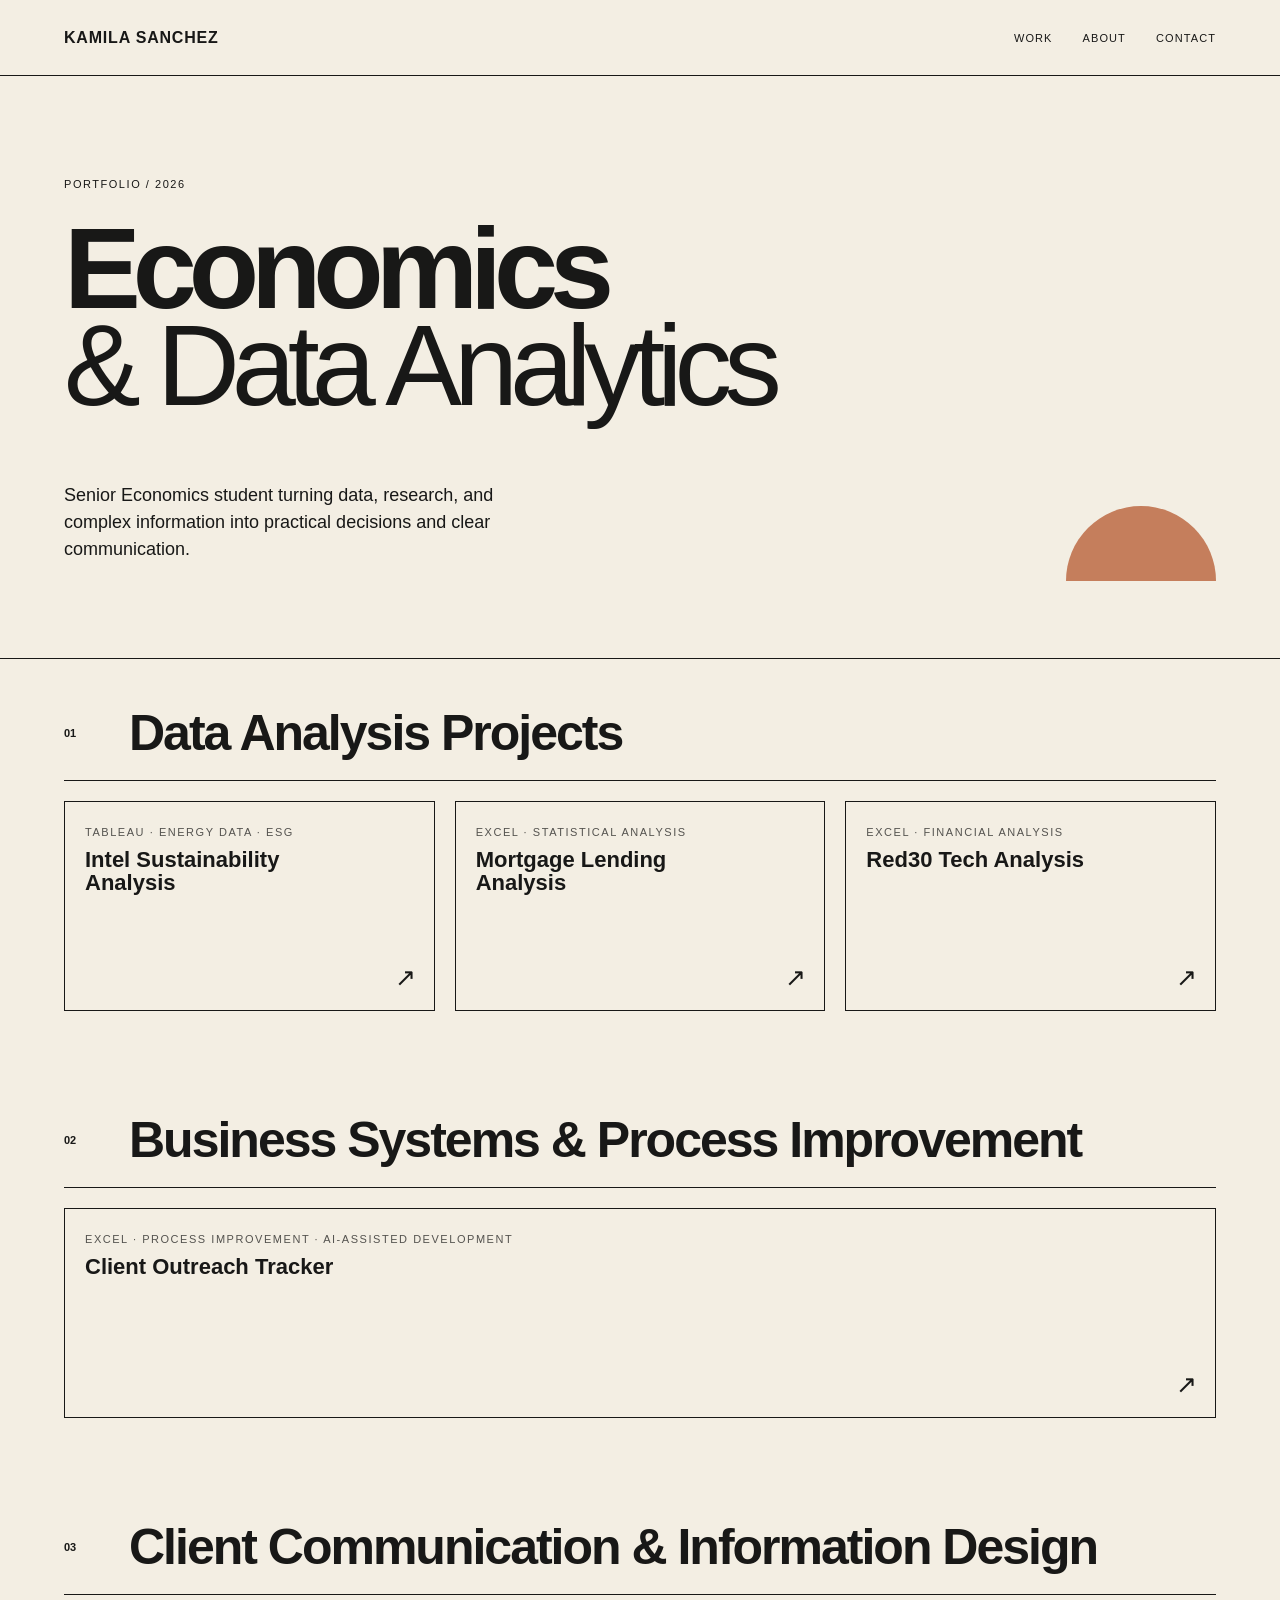
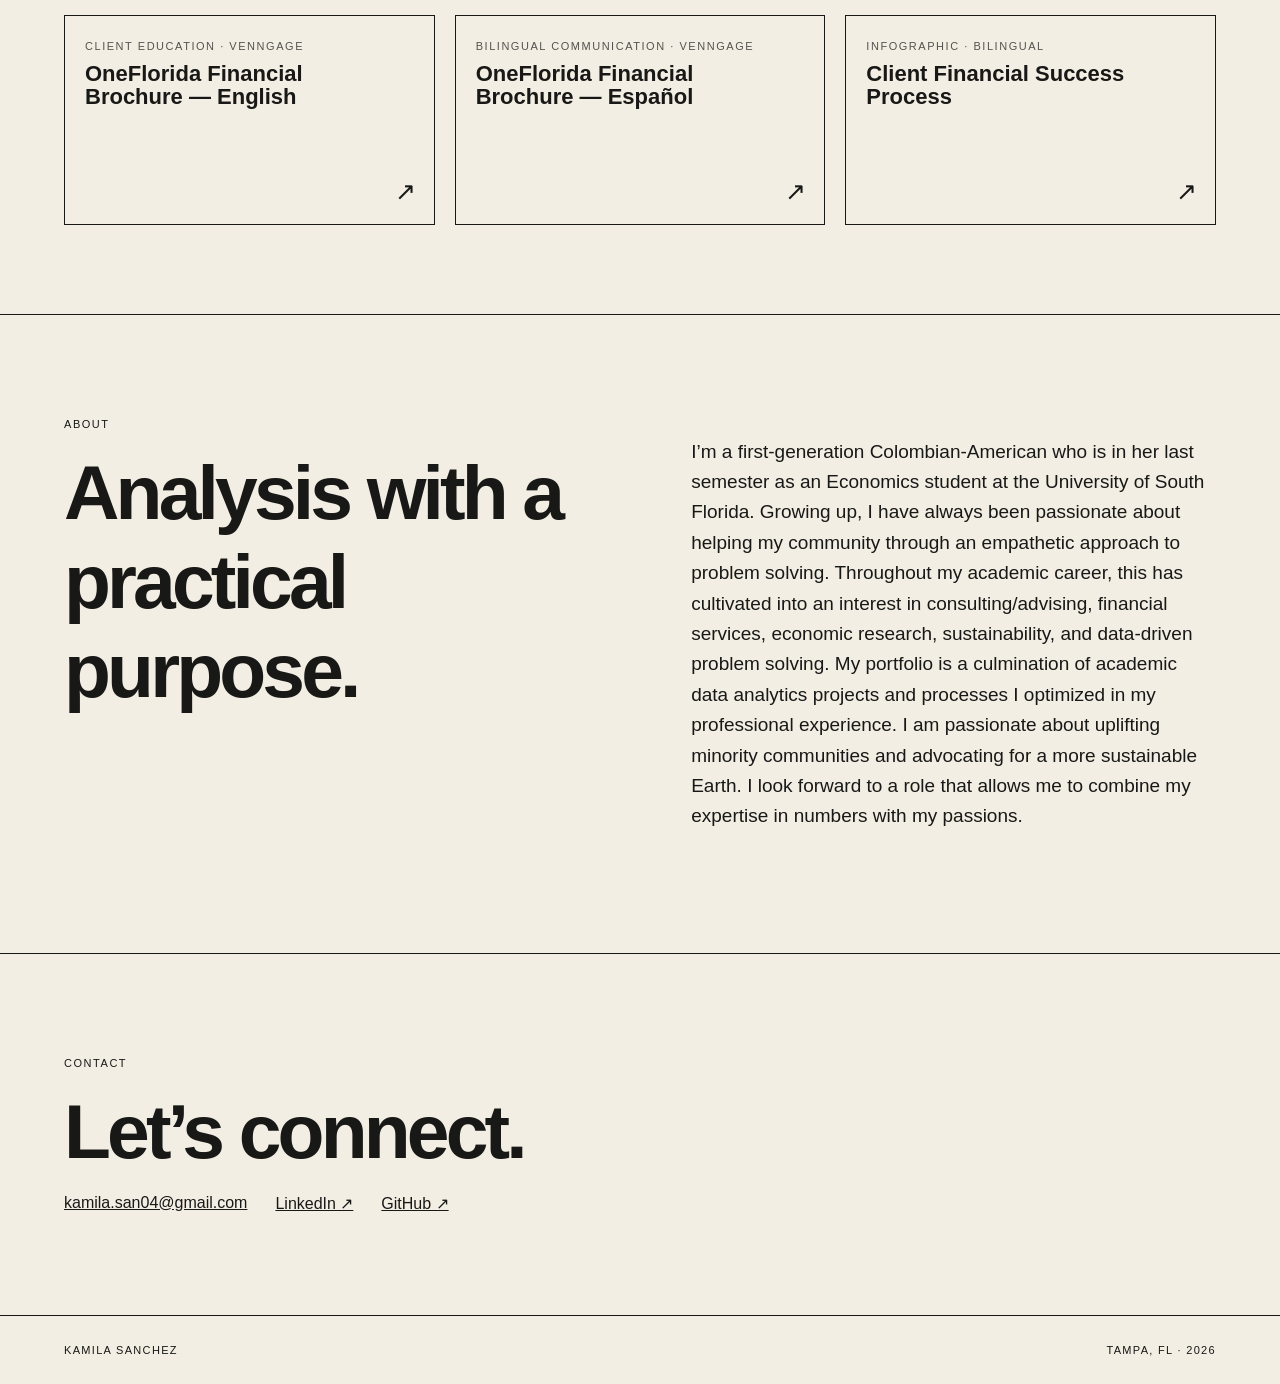
==== index.html @ 1ad02518 "Revise portfolio description and personal details Updated the portfolio description to reflect curre" ====
<!doctype html><html lang="en"><head><meta charset="utf-8"><meta name="viewport" content="width=device-width,initial-scale=1"><meta name="description" content="Kamila Sanchez — Economics, data analytics, business systems, and client communication portfolio."><title>Kamila Sanchez | Portfolio</title><link rel="stylesheet" href="styles.css"></head><body>
<header><a class="brand" href="#top">KAMILA SANCHEZ</a><nav><a href="#work">Work</a><a href="#about">About</a><a href="#contact">Contact</a></nav></header>
<main id="top"><section class="hero"><div class="eyebrow">PORTFOLIO / 2026</div><h1>Economics<br><span>&amp; Data Analytics</span></h1><div class="hero-foot"><p>Senior Economics student turning data, research, and complex information into practical decisions and clear communication.</p><i></i></div></section>
<section id="work" class="work">
<div class="heading"><b>01</b><h2>Data Analysis Projects</h2></div><div class="grid three">
<article class="card olive"><small>01</small><div class="art bars"></div><div><em>TABLEAU · ENERGY DATA · ESG</em><h3>Intel Sustainability Analysis</h3></div><a class="project-arrow" href="intel.html" aria-label="View Intel Sustainability Analysis">↗</a></article>
<article class="card clay"><small>02</small><div class="art ring"></div><div><em>EXCEL · STATISTICAL ANALYSIS</em><h3>Mortgage Lending Analysis</h3></div><a class="project-arrow" href="mortgage.html" aria-label="View Mortgage Lending Analysis">↗</a></article>
<article class="card cream"><small>03</small><div class="art slash"></div><div><em>EXCEL · FINANCIAL ANALYSIS</em><h3>Red30 Tech Analysis</h3></div><a class="project-arrow" href="red30.html" aria-label="View Red30 Tech Analysis">↗</a></article></div>
<div class="heading sub"><b>02</b><h2>Business Systems &amp; Process Improvement</h2></div><div class="grid"><article class="card sage wide"><small>04</small><div class="art flow"></div><div><em>EXCEL · PROCESS IMPROVEMENT · AI-ASSISTED DEVELOPMENT</em><h3>Client Outreach Tracker</h3></div><a class="project-arrow" href="tracker.html" aria-label="View Client Outreach Tracker">↗</a></article></div>
<div class="heading sub"><b>03</b><h2>Client Communication &amp; Information Design</h2></div><div class="grid three">
<article class="card cream"><small>05</small><div class="art pages"></div><div><em>CLIENT EDUCATION · VENNGAGE</em><h3>OneFlorida Financial Brochure — English</h3></div><a class="project-arrow" href="brochure-en.html" aria-label="View English OneFlorida brochure">↗</a></article>
<article class="card clay"><small>06</small><div class="art pages"></div><div><em>BILINGUAL COMMUNICATION · VENNGAGE</em><h3>OneFlorida Financial Brochure — Español</h3></div><a class="project-arrow" href="brochure-es.html" aria-label="View Spanish OneFlorida brochure">↗</a></article>
<article class="card olive"><small>07</small><div class="art steps"></div><div><em>INFOGRAPHIC · BILINGUAL</em><h3>Client Financial Success Process</h3></div><a class="project-arrow" href="roadmap.html" aria-label="View Client Financial Success Process">↗</a></article></div></section>
<section id="about" class="about"><div><div class="eyebrow">ABOUT</div><h2>Analysis with a practical purpose.</h2></div><p>I’m a first-generation Colombian-American who is in her last semester as an Economics student at the University of South Florida. Growing up, I have always been passionate about helping my community through an empathetic approach to problem solving. Throughout my academic career, this has cultivated into an interest in consulting/advising, financial services, economic research, sustainability, and data-driven problem solving. My portfolio is a culmination of academic data analytics projects and processes I optimized in my professional experience. I am passionate about uplifting minority communities and advocating for a more sustainable Earth. I look forward to a role that allows me to combine my expertise in numbers with my passions.</p></section>
<section id="contact" class="contact"><div class="eyebrow">CONTACT</div><h2>Let’s connect.</h2><div class="links"><a href="mailto:kamila.san04@gmail.com">kamila.san04@gmail.com</a><a href="https://www.linkedin.com/in/kamilasanchez" target="_blank" rel="noopener">LinkedIn ↗</a><a href="https://github.com/Kamilasan04" target="_blank" rel="noopener">GitHub ↗</a></div></section></main>
<footer><span>KAMILA SANCHEZ</span><span>TAMPA, FL · 2026</span></footer><dialog id="modal"><button class="close">×</button><div id="detail"></div></dialog><script src="script.js"></script></body></html>
---- styles.css ----
:root{--bg:#f3eee3;--ink:#181817;--olive:#777a55;--sage:#aeb9a0;--clay:#c57e5c;--rose:#b96058;--cream:#e4ddcd}*{box-sizing:border-box}html{scroll-behavior:smooth}body{margin:0;background:var(--bg);color:var(--ink);font-family:Arial,Helvetica,sans-serif}a{color:inherit;text-decoration:none}header{height:76px;border-bottom:1px solid;display:flex;align-items:center;justify-content:space-between;padding:0 5vw;position:sticky;top:0;background:#f3eee3f5;z-index:5}.brand{font-weight:800;letter-spacing:.05em}nav{display:flex;gap:30px;text-transform:uppercase;font-size:11px;letter-spacing:.1em}.hero{padding:8vw 5vw 6vw;border-bottom:1px solid}.eyebrow,em{font-size:11px;letter-spacing:.14em;text-transform:uppercase;font-style:normal}.hero h1{font-size:clamp(58px,9vw,140px);line-height:.84;letter-spacing:-.07em;margin:30px 0 50px}.hero h1 span{font-weight:400}.hero-foot{display:grid;grid-template-columns:1fr 1fr;align-items:end}.hero-foot p{max-width:470px;font-size:18px;line-height:1.5}.hero-foot i{justify-self:end;width:150px;height:75px;background:var(--clay);border-radius:150px 150px 0 0}.work{padding:0 5vw 7vw}.heading{display:grid;grid-template-columns:65px 1fr;align-items:center;padding:45px 0 18px;border-bottom:1px solid}.heading b{font-size:11px}.heading h2{font-size:clamp(27px,4vw,50px);letter-spacing:-.04em;margin:0}.heading.sub{margin-top:55px}.grid{display:grid;gap:1px;background:var(--ink);border:1px solid;margin-top:20px}.four{grid-template-columns:repeat(4,1fr)}.three{grid-template-columns:repeat(3,1fr)}.card{min-height:350px;padding:20px;background:var(--cream);position:relative;display:flex;flex-direction:column;justify-content:space-between;overflow:hidden}.card.olive{background:var(--olive)}.card.clay{background:var(--clay)}.card.rose{background:var(--rose)}.card.sage{background:var(--sage)}.wide{min-height:285px}.card h3{font-size:24px;line-height:1.06;max-width:280px;margin:8px 0}.card button{position:absolute;right:18px;bottom:18px;border:0;background:none;font-size:25px;cursor:pointer}.art{position:absolute;left:24%;top:24%;width:52%;height:37%;opacity:.9}.bars{background:linear-gradient(90deg,transparent 0 8%,var(--bg) 8% 22%,transparent 22% 30%,var(--bg) 30% 48%,transparent 48% 56%,var(--bg) 56% 78%,transparent 78%)}.ring{border:20px solid var(--bg);border-radius:50%;width:125px;height:125px;left:30%}.slash{border-top:4px solid var(--rose);transform:rotate(-12deg);top:42%}.dots{background:radial-gradient(var(--bg) 3px,transparent 4px);background-size:22px 22px}.flow{border:3px solid;border-radius:80px}.pages{border:3px solid var(--olive);box-shadow:16px 16px 0 -3px var(--cream),16px 16px 0 0 var(--olive)}.steps{background:repeating-linear-gradient(90deg,var(--bg) 0 16%,transparent 16% 21%)}.about,.contact{padding:8vw 5vw;border-top:1px solid}.about{display:grid;grid-template-columns:1fr 1fr;gap:8vw}.about h2,.contact h2{font-size:clamp(40px,6vw,78px);letter-spacing:-.05em;margin:18px 0}.about p{font-size:19px;line-height:1.6;max-width:600px}.links{display:flex;gap:28px;flex-wrap:wrap;text-decoration:underline}footer{padding:28px 5vw;border-top:1px solid;display:flex;justify-content:space-between;font-size:11px;letter-spacing:.12em}dialog{width:min(720px,90vw);border:1px solid;background:var(--bg);padding:50px}dialog::backdrop{background:#0007}.close{position:absolute;right:16px;top:10px;border:0;background:none;font-size:30px}.detail h2{font-size:42px;letter-spacing:-.04em;margin:12px 0}.detail .meta{text-transform:uppercase;letter-spacing:.12em;font-size:11px}.detail p{font-size:17px;line-height:1.6}.detail .note{border-top:1px solid #bdb7aa;padding-top:20px;margin-top:28px;font-size:14px}@media(max-width:900px){.four{grid-template-columns:repeat(2,1fr)}.three{grid-template-columns:1fr}.hero-foot,.about{grid-template-columns:1fr}.hero-foot i{margin-top:30px}}@media(max-width:560px){nav{gap:10px}.four{grid-template-columns:1fr}.card{min-height:300px}.heading{grid-template-columns:38px 1fr}.hero{padding-top:70px}.hero h1{font-size:56px}}
/* Minimal outlined project cards */
.project-grid,.grid{background:transparent!important;border:0!important;gap:20px!important}
.card,.card.olive,.card.clay,.card.rose,.card.sage,.card.cream{background:transparent!important;border:1px solid var(--ink)!important;min-height:210px!important}
.card.wide,.wide{min-height:210px!important}
.card .art,.art{display:none!important}
.card small,.card .num{display:none!important}
.card em,.card p{opacity:.72}
.card h3{max-width:80%;font-size:22px}

.project-arrow{position:absolute;right:18px;bottom:18px;font-size:25px}
.case{padding:5vw}.back{font-size:12px;text-transform:uppercase;letter-spacing:.12em}.case-hero{padding:6vw 0 5vw;border-bottom:1px solid}.case-hero h1{font-size:clamp(55px,8vw,115px);line-height:.88;letter-spacing:-.065em;margin:25px 0 35px}.case-lead{font-size:22px;line-height:1.5;max-width:780px}.case-meta{display:flex;gap:12px;flex-wrap:wrap;margin-top:40px}.case-meta span{border:1px solid;padding:9px 12px;font-size:10px;letter-spacing:.12em}.case-grid{display:grid;grid-template-columns:1fr 1fr;gap:8vw;padding:7vw 0;border-bottom:1px solid}.case-grid h2,.case-panel h2{font-size:clamp(34px,4vw,58px);letter-spacing:-.045em;margin:18px 0}.case-grid>p{font-size:18px;line-height:1.7;margin-top:30px}.case-panel{padding:7vw 0;border-bottom:1px solid}.analysis-list{display:grid;grid-template-columns:repeat(2,1fr);border-top:1px solid;margin-top:35px}.analysis-list div{padding:30px;border-bottom:1px solid}.analysis-list div:nth-child(odd){border-right:1px solid}.analysis-list b{font-size:22px}.analysis-list p{line-height:1.55}.finding h2{max-width:600px}.view-grid{display:grid;grid-template-columns:repeat(3,1fr);gap:12px;margin:35px 0}.view-grid span{border:1px solid;padding:25px;min-height:90px}.case-note{max-width:760px;line-height:1.6}.case-next{padding:60px 0 10px;text-decoration:underline}@media(max-width:700px){.case-grid{grid-template-columns:1fr}.analysis-list,.view-grid{grid-template-columns:1fr}.analysis-list div:nth-child(odd){border-right:0}}

/* Intel project visualizations */
.viz-stack{display:grid;grid-template-columns:1fr 1fr;gap:28px;margin-top:42px}.viz-stack figure{margin:0;border:1px solid var(--ink);background:#fff}.viz-stack img{display:block;width:100%;height:auto}.viz-stack figcaption{display:flex;justify-content:space-between;gap:20px;padding:18px 20px;border-top:1px solid var(--ink)}.viz-stack figcaption b{font-size:15px}.viz-stack figcaption span{font-size:12px;line-height:1.45;max-width:55%;opacity:.72}.viz-stack figure:first-child,.viz-stack figure:nth-child(2){grid-column:span 2}@media(max-width:700px){.viz-stack{grid-template-columns:1fr}.viz-stack figure:first-child,.viz-stack figure:nth-child(2){grid-column:auto}.viz-stack figcaption{display:block}.viz-stack figcaption span{display:block;max-width:none;margin-top:8px}}

/* Mortgage interactive case study */
.mortgage-dashboard{border:1px solid var(--ink);margin-top:38px}.dash-tabs{display:flex;flex-wrap:wrap;border-bottom:1px solid var(--ink)}.dash-tab{border:0;border-right:1px solid var(--ink);background:transparent;padding:15px 22px;font-size:11px;letter-spacing:.1em;text-transform:uppercase;cursor:pointer}.dash-tab.active{background:var(--ink);color:var(--bg)}.dash-body{padding:34px;min-height:300px}.m-kpis{display:grid;grid-template-columns:repeat(3,1fr);border:1px solid}.m-kpis>div{padding:28px;border-right:1px solid}.m-kpis>div:last-child{border-right:0}.m-kpis span,.m-teststats span{display:block;font-size:10px;letter-spacing:.12em}.m-kpis b{display:block;font-size:clamp(36px,5vw,68px);letter-spacing:-.05em;margin-top:12px}.m-caption{font-size:13px;line-height:1.55;opacity:.72;margin-top:24px}.m-control{text-align:right;margin-bottom:28px;font-size:12px}.m-control select{background:var(--bg);border:1px solid var(--ink);padding:10px;margin-left:8px}.m-row{display:grid;grid-template-columns:minmax(190px,1.2fr) 3fr 70px;align-items:center;gap:16px;margin:17px 0}.m-label span{display:block;font-size:10px;opacity:.6;margin-top:3px}.m-track{height:24px;border:1px solid}.m-track i{display:block;height:100%;background:var(--olive)}.m-row strong{text-align:right}.m-test h3{font-size:30px;letter-spacing:-.03em;margin:8px 0 24px}.m-teststats{display:grid;grid-template-columns:repeat(4,1fr);border:1px solid}.m-teststats>div{padding:22px;border-right:1px solid}.m-teststats>div:last-child{border-right:0}.m-teststats b{display:block;font-size:28px;margin:10px 0 5px}.m-teststats small{opacity:.65}.method-steps p{border-top:1px solid;padding:18px 0;margin:0;line-height:1.55}.method-steps p:last-child{border-bottom:1px solid}@media(max-width:700px){.dash-body{padding:20px}.m-kpis,.m-teststats{grid-template-columns:1fr}.m-kpis>div,.m-teststats>div{border-right:0;border-bottom:1px solid}.m-row{grid-template-columns:1fr 60px}.m-label{grid-column:1/-1}.dash-tab{flex:1 1 50%}.m-control{text-align:left}}

/* Red30 interactive case study */
.red-dashboard{border:1px solid var(--ink);margin-top:38px}.red-kpi{border-bottom:1px solid var(--ink);padding:0 0 28px;margin-bottom:28px}.red-kpi span{font-size:10px;letter-spacing:.12em}.red-kpi b{display:block;font-size:clamp(42px,6vw,76px);letter-spacing:-.05em;margin:8px 0}.red-kpi small{opacity:.65}.red-dashboard .m-track i{background:var(--clay)}

/* Warby Parker case study */
.warby-dashboard{border:1px solid var(--ink);margin-top:38px}.warby-split{display:grid;grid-template-columns:1fr 1fr;border:1px solid var(--ink)}.warby-split>div{padding:30px}.warby-split>div:first-child{border-right:1px solid var(--ink)}.warby-split span{font-size:10px;letter-spacing:.12em}.warby-split b{display:block;font-size:26px;margin:10px 0}.warby-split p{font-size:13px;line-height:1.5;opacity:.7}@media(max-width:700px){.warby-split{grid-template-columns:1fr}.warby-split>div:first-child{border-right:0;border-bottom:1px solid var(--ink)}}

/* Client outreach tracker */
.tracker-demo{border:1px solid var(--ink);margin-top:38px}.tracker-controls{display:flex;flex-wrap:wrap;border-bottom:1px solid var(--ink)}.tracker-demo #trackerKpis{padding:28px 28px 0}.tracker-table-wrap{overflow-x:auto;padding:28px}.tracker-table{width:100%;border-collapse:collapse;min-width:720px}.tracker-table th{text-align:left;font-size:10px;letter-spacing:.1em;text-transform:uppercase;padding:12px;border-bottom:1px solid var(--ink)}.tracker-table td{padding:16px 12px;border-bottom:1px solid rgba(24,24,23,.25);font-size:13px}.confidence{display:inline-block;border:1px solid var(--ink);padding:5px 8px}.c4,.c5{background:var(--sage)}.c3{background:var(--cream)}.c1,.c2{background:var(--clay)}

/* OneFlorida communication case studies */
.doc-grid{display:grid;grid-template-columns:repeat(2,1fr);border:1px solid var(--ink);margin-top:36px}.doc-grid article{padding:24px;border-bottom:1px solid var(--ink)}.doc-grid article:nth-child(odd){border-right:1px solid var(--ink)}.doc-grid b,.roadmap-five b{font-size:11px;letter-spacing:.12em}.doc-grid h3{margin:10px 0 5px}.doc-grid p{font-size:13px;opacity:.7;margin:0}.translation-pairs{display:grid;grid-template-columns:1fr 1fr;border:1px solid var(--ink);margin-top:36px}.translation-pairs>div{padding:28px;border-bottom:1px solid var(--ink)}.translation-pairs>div:nth-child(odd){border-right:1px solid var(--ink)}.translation-pairs span{font-size:10px;letter-spacing:.12em}.translation-pairs b{display:block;font-size:24px;margin:10px 0}.translation-pairs p{margin:0;opacity:.7}.roadmap-five{display:grid;grid-template-columns:repeat(5,1fr);border:1px solid var(--ink);margin-top:36px}.roadmap-five article{padding:24px;border-right:1px solid var(--ink)}.roadmap-five article:last-child{border-right:0}.roadmap-five h3{font-size:18px}.roadmap-five p{font-size:12px;line-height:1.5;opacity:.72}.info-flow{display:flex;align-items:center;justify-content:space-between;gap:12px;margin-top:36px}.info-flow div{border:1px solid var(--ink);padding:20px;flex:1;min-height:90px}.info-flow span{display:block;font-size:10px;letter-spacing:.12em;margin-bottom:12px}.info-flow i{font-style:normal}@media(max-width:800px){.roadmap-five{grid-template-columns:1fr}.roadmap-five article{border-right:0;border-bottom:1px solid var(--ink)}.roadmap-five article:last-child{border-bottom:0}.info-flow{flex-direction:column;align-items:stretch}.info-flow i{text-align:center;transform:rotate(90deg)}}@media(max-width:600px){.doc-grid,.translation-pairs{grid-template-columns:1fr}.doc-grid article:nth-child(odd),.translation-pairs>div:nth-child(odd){border-right:0}}

/* Embedded original portfolio documents */
.pdf-frame{margin-top:28px;border:1px solid var(--ink);background:#fff;height:min(78vh,900px);overflow:hidden}.pdf-frame iframe{width:100%;height:100%;border:0;display:block}.pdf-frame.landscape{height:min(70vh,720px)}.doc-open{display:inline-block;margin-top:14px;border-bottom:1px solid var(--ink);padding-bottom:3px;font-size:12px;letter-spacing:.08em;text-transform:uppercase}.document-showcase{display:grid;gap:50px;margin-top:34px}.document-showcase h3{font-size:24px;margin:0 0 12px}@media(max-width:700px){.pdf-frame{height:600px}.pdf-frame.landscape{height:420px}}
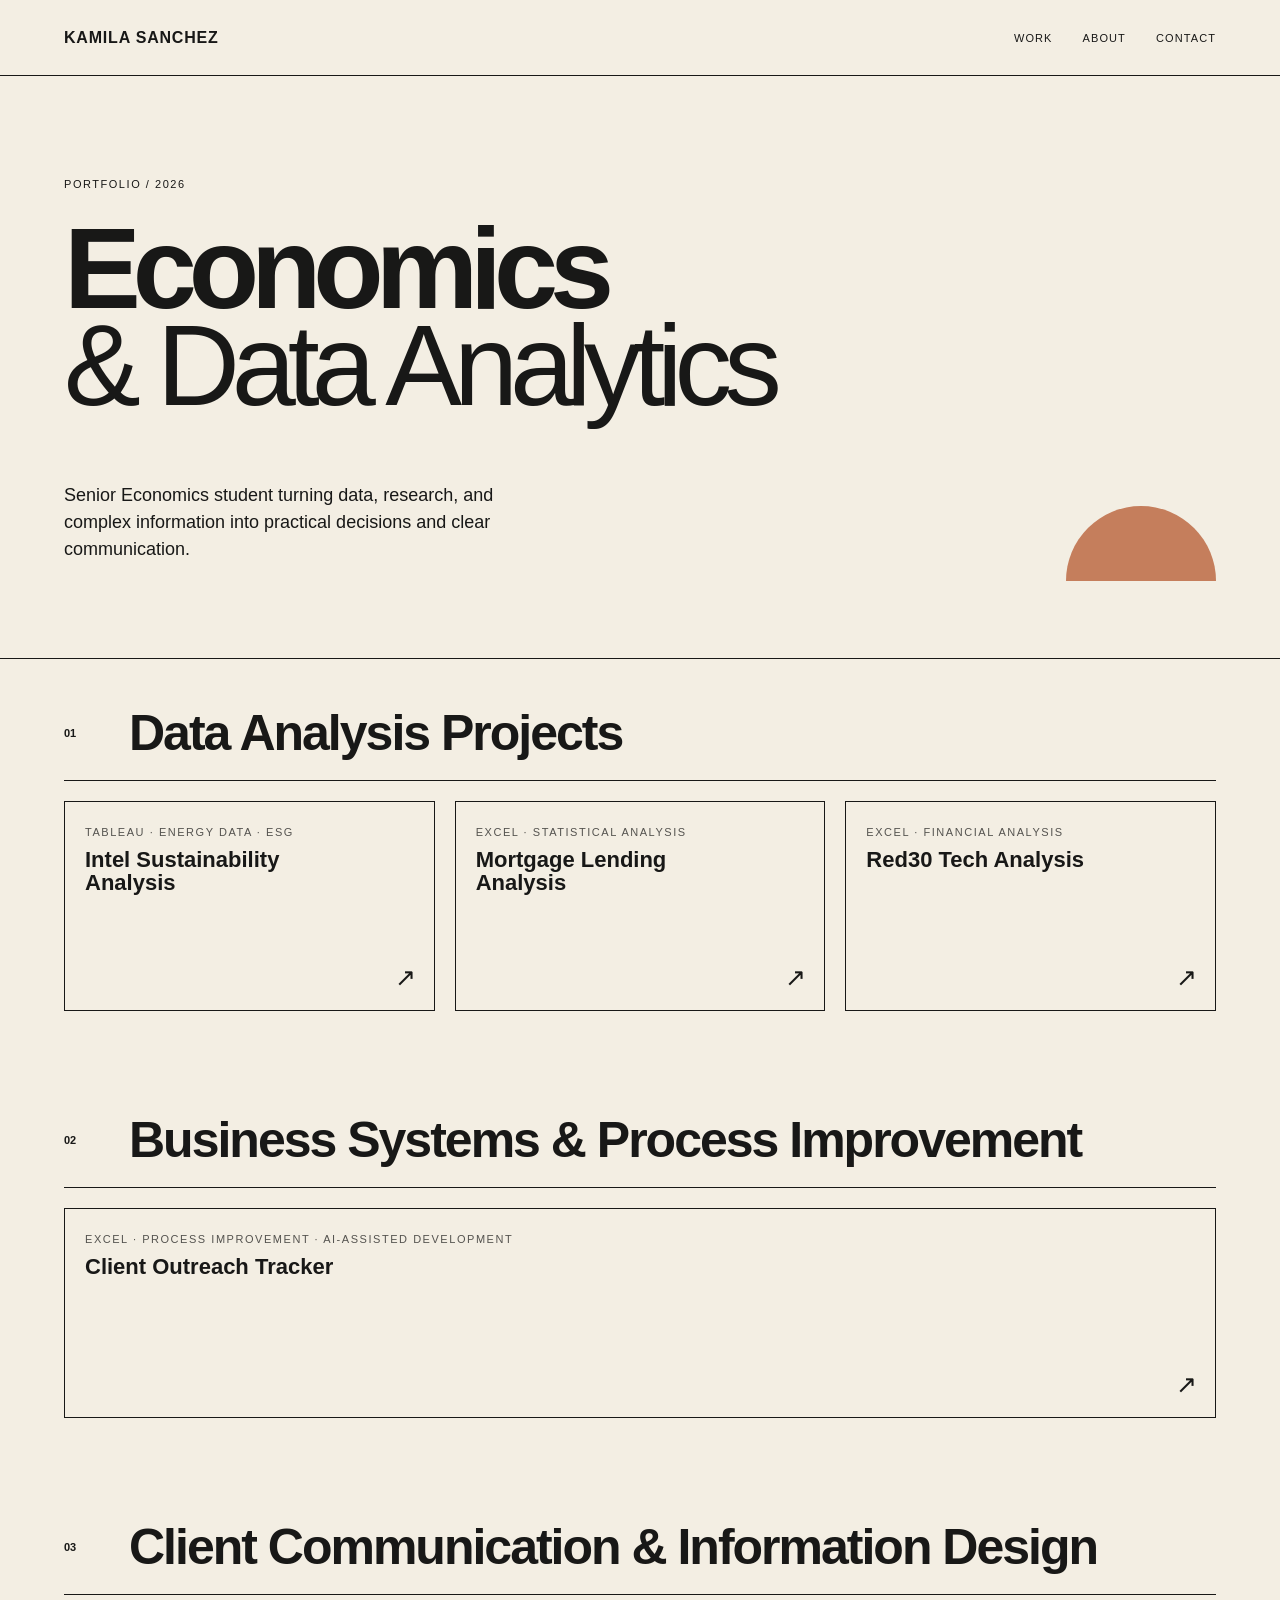
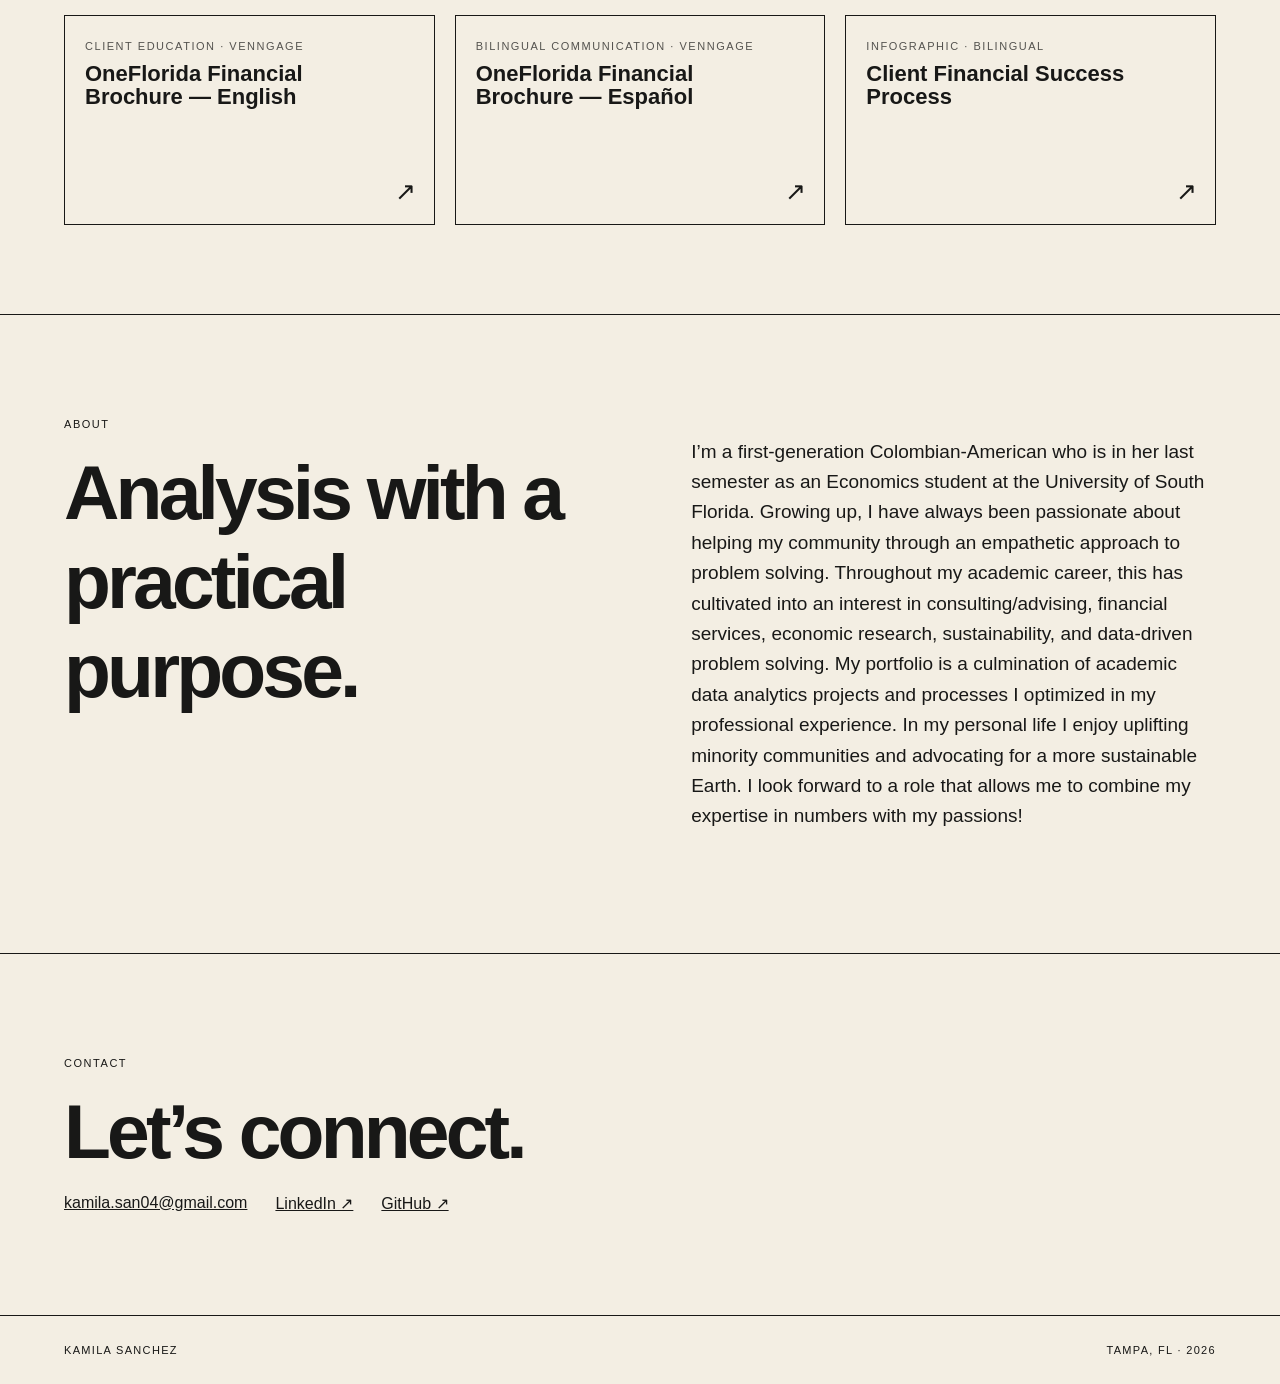
==== commit d147dc84: "Revise 'about' section for clarity and engagement Updated the 'about' section to enhance personal na" ====
--- a/index.html
+++ b/index.html
@@ -11,6 +11,6 @@
 <article class="card cream"><small>05</small><div class="art pages"></div><div><em>CLIENT EDUCATION · VENNGAGE</em><h3>OneFlorida Financial Brochure — English</h3></div><a class="project-arrow" href="brochure-en.html" aria-label="View English OneFlorida brochure">↗</a></article>
 <article class="card clay"><small>06</small><div class="art pages"></div><div><em>BILINGUAL COMMUNICATION · VENNGAGE</em><h3>OneFlorida Financial Brochure — Español</h3></div><a class="project-arrow" href="brochure-es.html" aria-label="View Spanish OneFlorida brochure">↗</a></article>
 <article class="card olive"><small>07</small><div class="art steps"></div><div><em>INFOGRAPHIC · BILINGUAL</em><h3>Client Financial Success Process</h3></div><a class="project-arrow" href="roadmap.html" aria-label="View Client Financial Success Process">↗</a></article></div></section>
-<section id="about" class="about"><div><div class="eyebrow">ABOUT</div><h2>Analysis with a practical purpose.</h2></div><p>I’m a first-generation Colombian-American who is in her last semester as an Economics student at the University of South Florida. Growing up, I have always been passionate about helping my community through an empathetic approach to problem solving. Throughout my academic career, this has cultivated into an interest in consulting/advising, financial services, economic research, sustainability, and data-driven problem solving. My portfolio is a culmination of academic data analytics projects and processes I optimized in my professional experience. I am passionate about uplifting minority communities and advocating for a more sustainable Earth. I look forward to a role that allows me to combine my expertise in numbers with my passions.</p></section>
+<section id="about" class="about"><div><div class="eyebrow">ABOUT</div><h2>Analysis with a practical purpose.</h2></div><p>I’m a first-generation Colombian-American who is in her last semester as an Economics student at the University of South Florida. Growing up, I have always been passionate about helping my community through an empathetic approach to problem solving. Throughout my academic career, this has cultivated into an interest in consulting/advising, financial services, economic research, sustainability, and data-driven problem solving. My portfolio is a culmination of academic data analytics projects and processes I optimized in my professional experience. In my personal life I enjoy uplifting minority communities and advocating for a more sustainable Earth. I look forward to a role that allows me to combine my expertise in numbers with my passions!</p></section>
 <section id="contact" class="contact"><div class="eyebrow">CONTACT</div><h2>Let’s connect.</h2><div class="links"><a href="mailto:kamila.san04@gmail.com">kamila.san04@gmail.com</a><a href="https://www.linkedin.com/in/kamilasanchez" target="_blank" rel="noopener">LinkedIn ↗</a><a href="https://github.com/Kamilasan04" target="_blank" rel="noopener">GitHub ↗</a></div></section></main>
 <footer><span>KAMILA SANCHEZ</span><span>TAMPA, FL · 2026</span></footer><dialog id="modal"><button class="close">×</button><div id="detail"></div></dialog><script src="script.js"></script></body></html>
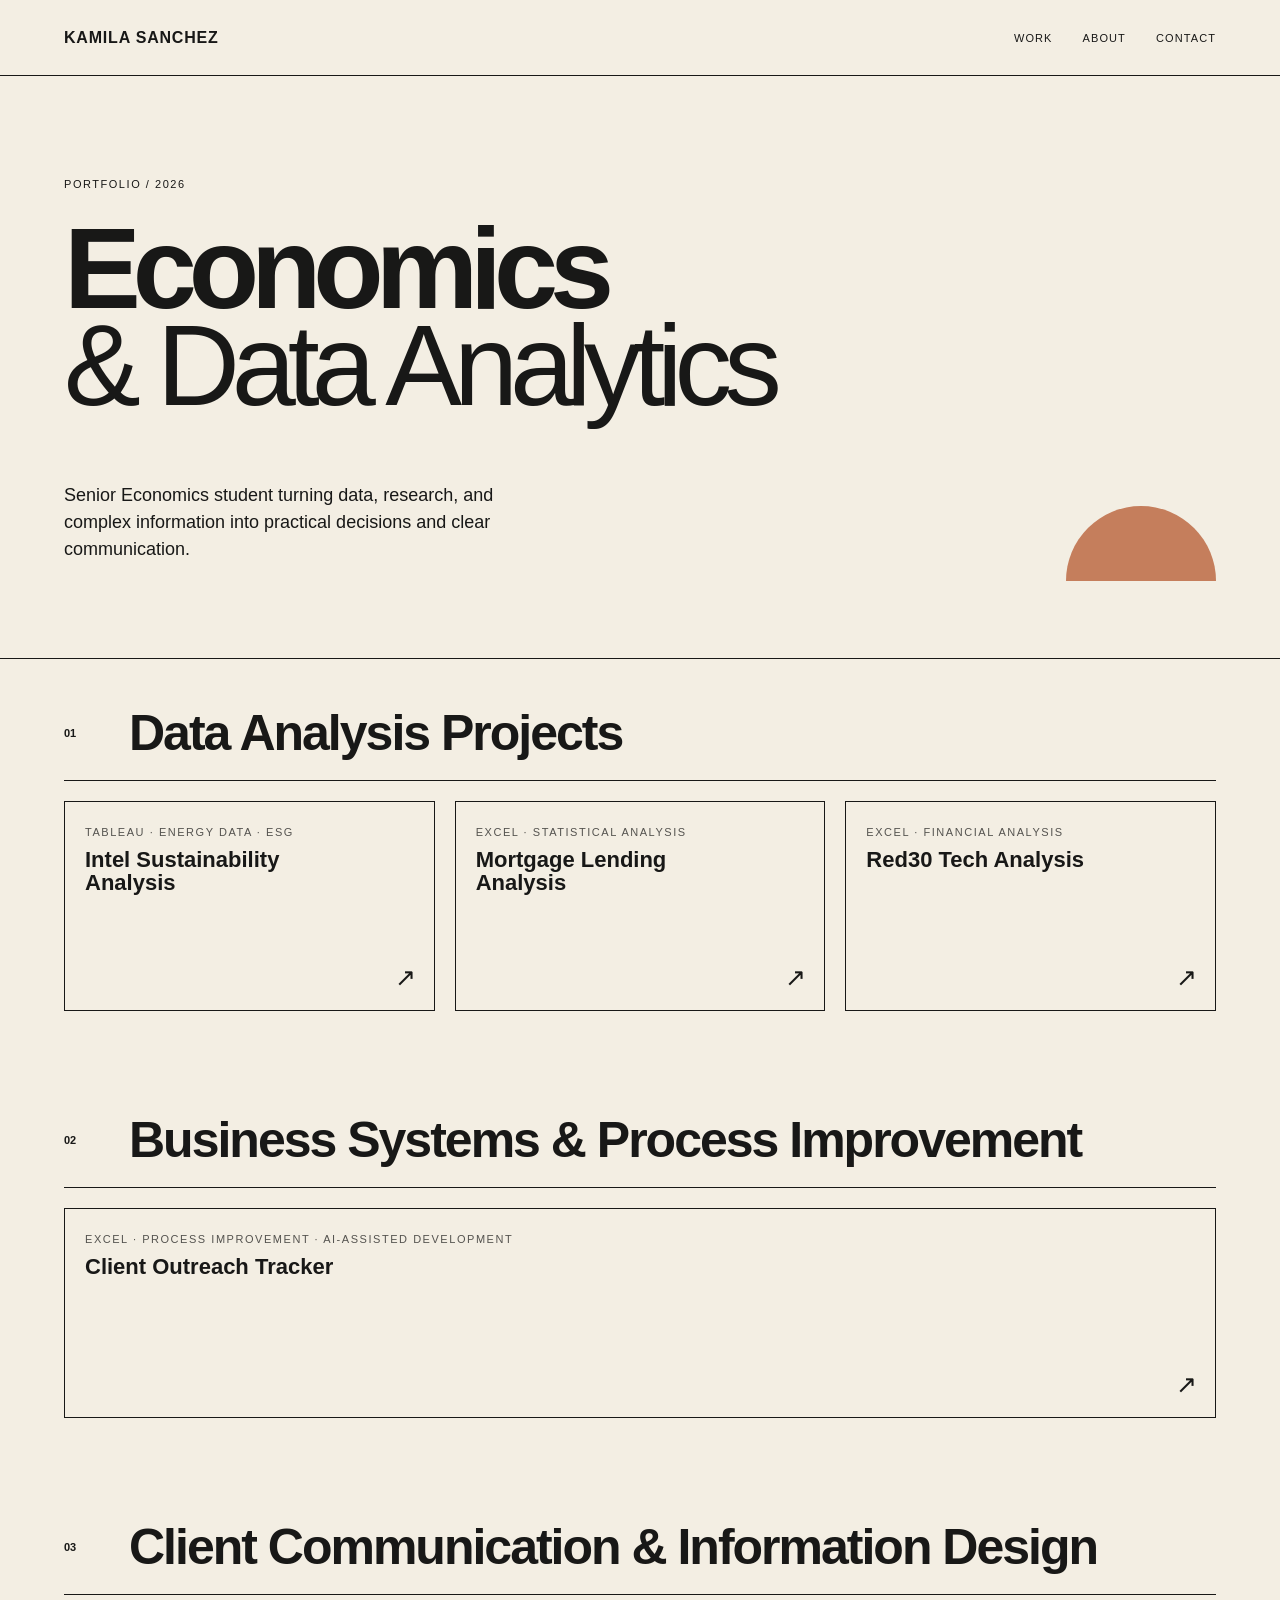
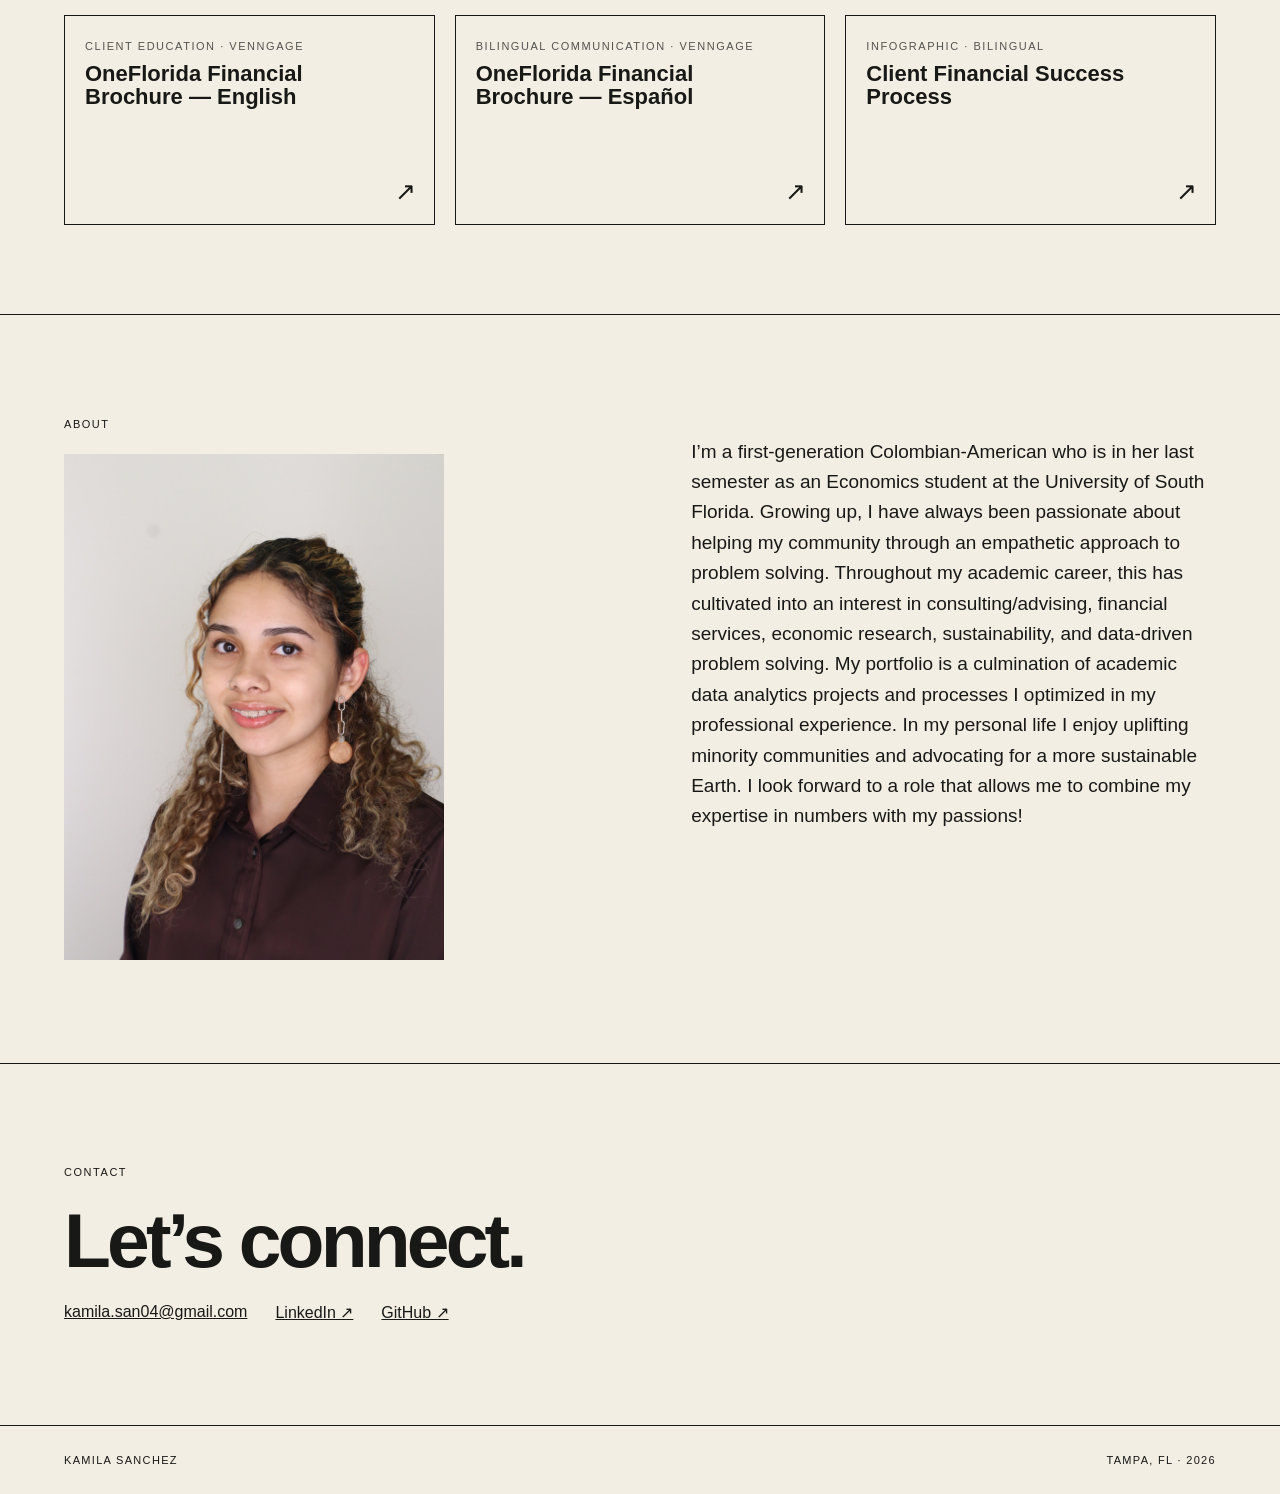
==== commit ef432ab2: "Replace About heading with Kamila's headshot" ====
--- a/index.html
+++ b/index.html
@@ -11,6 +11,6 @@
 <article class="card cream"><small>05</small><div class="art pages"></div><div><em>CLIENT EDUCATION · VENNGAGE</em><h3>OneFlorida Financial Brochure — English</h3></div><a class="project-arrow" href="brochure-en.html" aria-label="View English OneFlorida brochure">↗</a></article>
 <article class="card clay"><small>06</small><div class="art pages"></div><div><em>BILINGUAL COMMUNICATION · VENNGAGE</em><h3>OneFlorida Financial Brochure — Español</h3></div><a class="project-arrow" href="brochure-es.html" aria-label="View Spanish OneFlorida brochure">↗</a></article>
 <article class="card olive"><small>07</small><div class="art steps"></div><div><em>INFOGRAPHIC · BILINGUAL</em><h3>Client Financial Success Process</h3></div><a class="project-arrow" href="roadmap.html" aria-label="View Client Financial Success Process">↗</a></article></div></section>
-<section id="about" class="about"><div><div class="eyebrow">ABOUT</div><h2>Analysis with a practical purpose.</h2></div><p>I’m a first-generation Colombian-American who is in her last semester as an Economics student at the University of South Florida. Growing up, I have always been passionate about helping my community through an empathetic approach to problem solving. Throughout my academic career, this has cultivated into an interest in consulting/advising, financial services, economic research, sustainability, and data-driven problem solving. My portfolio is a culmination of academic data analytics projects and processes I optimized in my professional experience. In my personal life I enjoy uplifting minority communities and advocating for a more sustainable Earth. I look forward to a role that allows me to combine my expertise in numbers with my passions!</p></section>
+<section id="about" class="about"><div><div class="eyebrow">ABOUT</div><img class="about-headshot" src="assets/kamila-headshot.jpg" alt="Kamila Sanchez" width="1368" height="1824" loading="lazy"></div><p>I’m a first-generation Colombian-American who is in her last semester as an Economics student at the University of South Florida. Growing up, I have always been passionate about helping my community through an empathetic approach to problem solving. Throughout my academic career, this has cultivated into an interest in consulting/advising, financial services, economic research, sustainability, and data-driven problem solving. My portfolio is a culmination of academic data analytics projects and processes I optimized in my professional experience. In my personal life I enjoy uplifting minority communities and advocating for a more sustainable Earth. I look forward to a role that allows me to combine my expertise in numbers with my passions!</p></section>
 <section id="contact" class="contact"><div class="eyebrow">CONTACT</div><h2>Let’s connect.</h2><div class="links"><a href="mailto:kamila.san04@gmail.com">kamila.san04@gmail.com</a><a href="https://www.linkedin.com/in/kamilasanchez" target="_blank" rel="noopener">LinkedIn ↗</a><a href="https://github.com/Kamilasan04" target="_blank" rel="noopener">GitHub ↗</a></div></section></main>
 <footer><span>KAMILA SANCHEZ</span><span>TAMPA, FL · 2026</span></footer><dialog id="modal"><button class="close">×</button><div id="detail"></div></dialog><script src="script.js"></script></body></html>
--- a/styles.css
+++ b/styles.css
@@ -31,3 +31,5 @@
 
 /* Embedded original portfolio documents */
 .pdf-frame{margin-top:28px;border:1px solid var(--ink);background:#fff;height:min(78vh,900px);overflow:hidden}.pdf-frame iframe{width:100%;height:100%;border:0;display:block}.pdf-frame.landscape{height:min(70vh,720px)}.doc-open{display:inline-block;margin-top:14px;border-bottom:1px solid var(--ink);padding-bottom:3px;font-size:12px;letter-spacing:.08em;text-transform:uppercase}.document-showcase{display:grid;gap:50px;margin-top:34px}.document-showcase h3{font-size:24px;margin:0 0 12px}@media(max-width:700px){.pdf-frame{height:600px}.pdf-frame.landscape{height:420px}}
+
+.about-headshot{display:block;width:100%;max-width:380px;height:auto;margin-top:24px;}
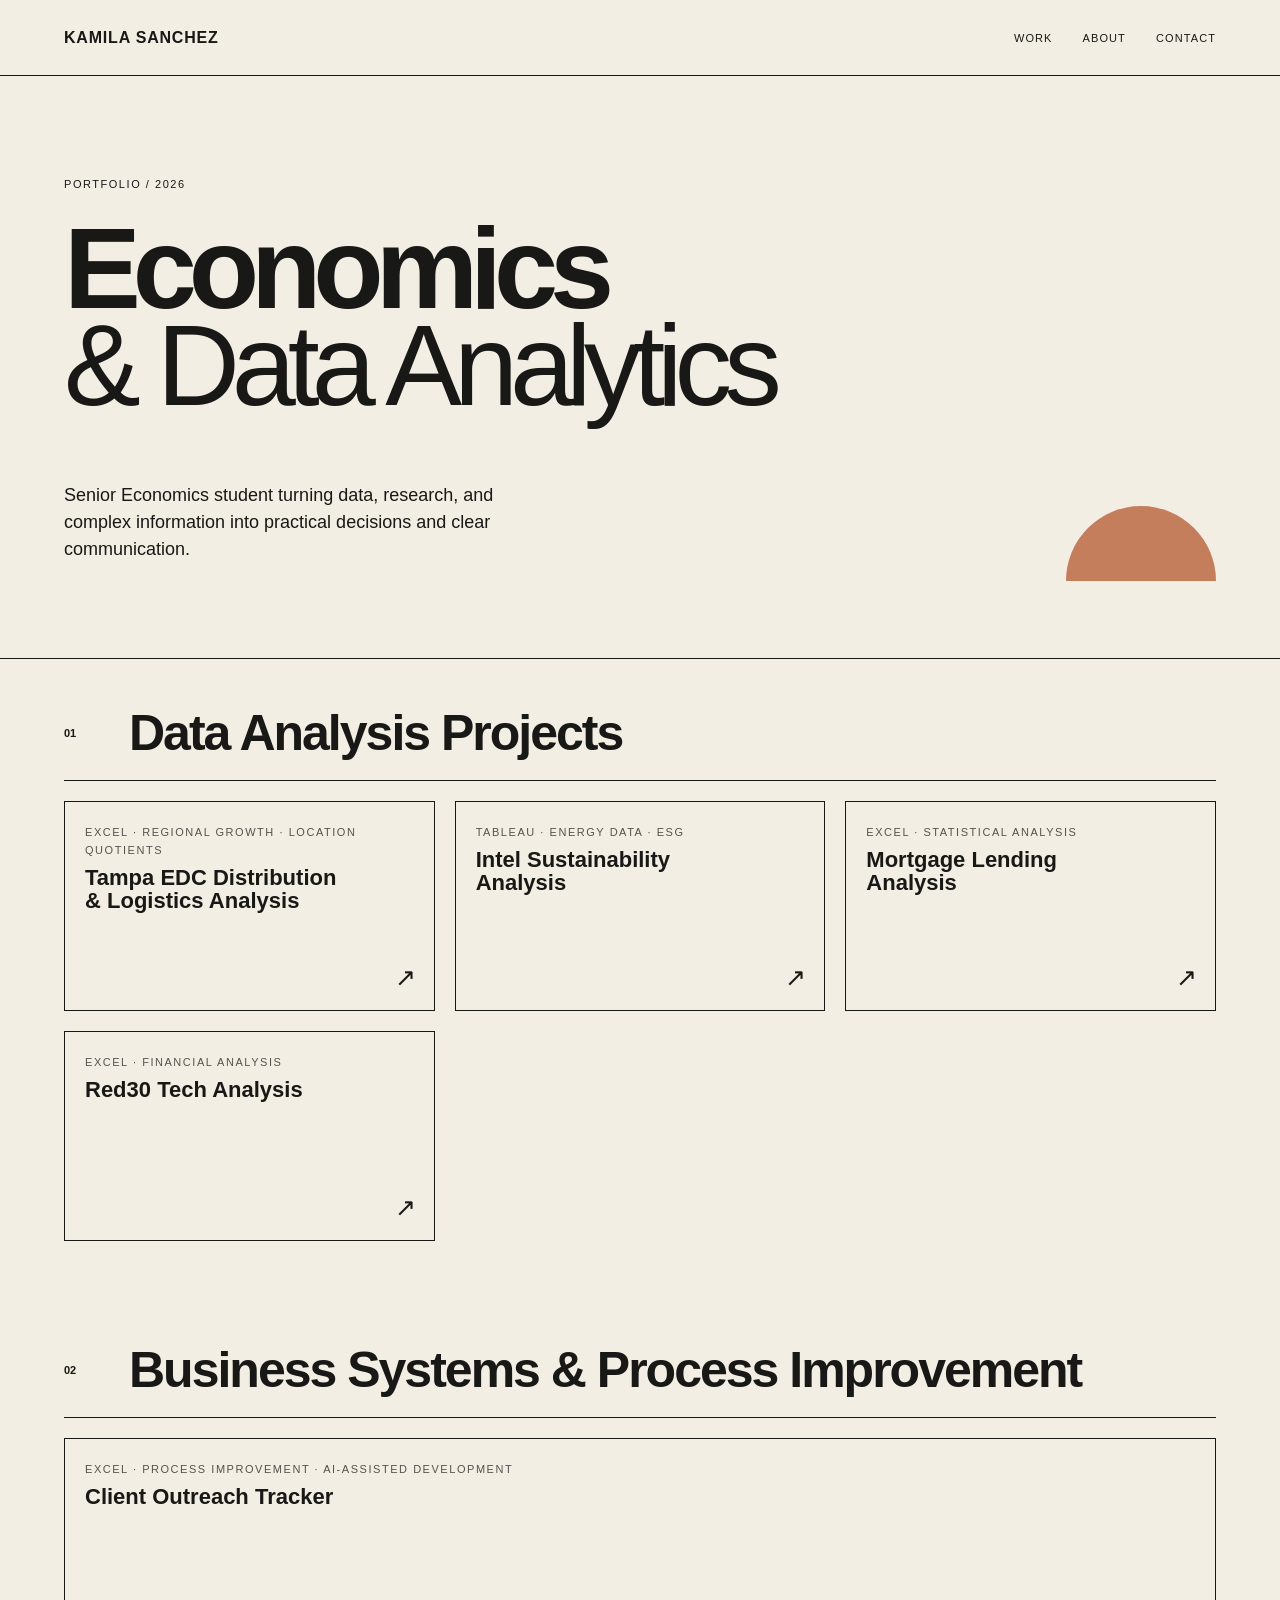
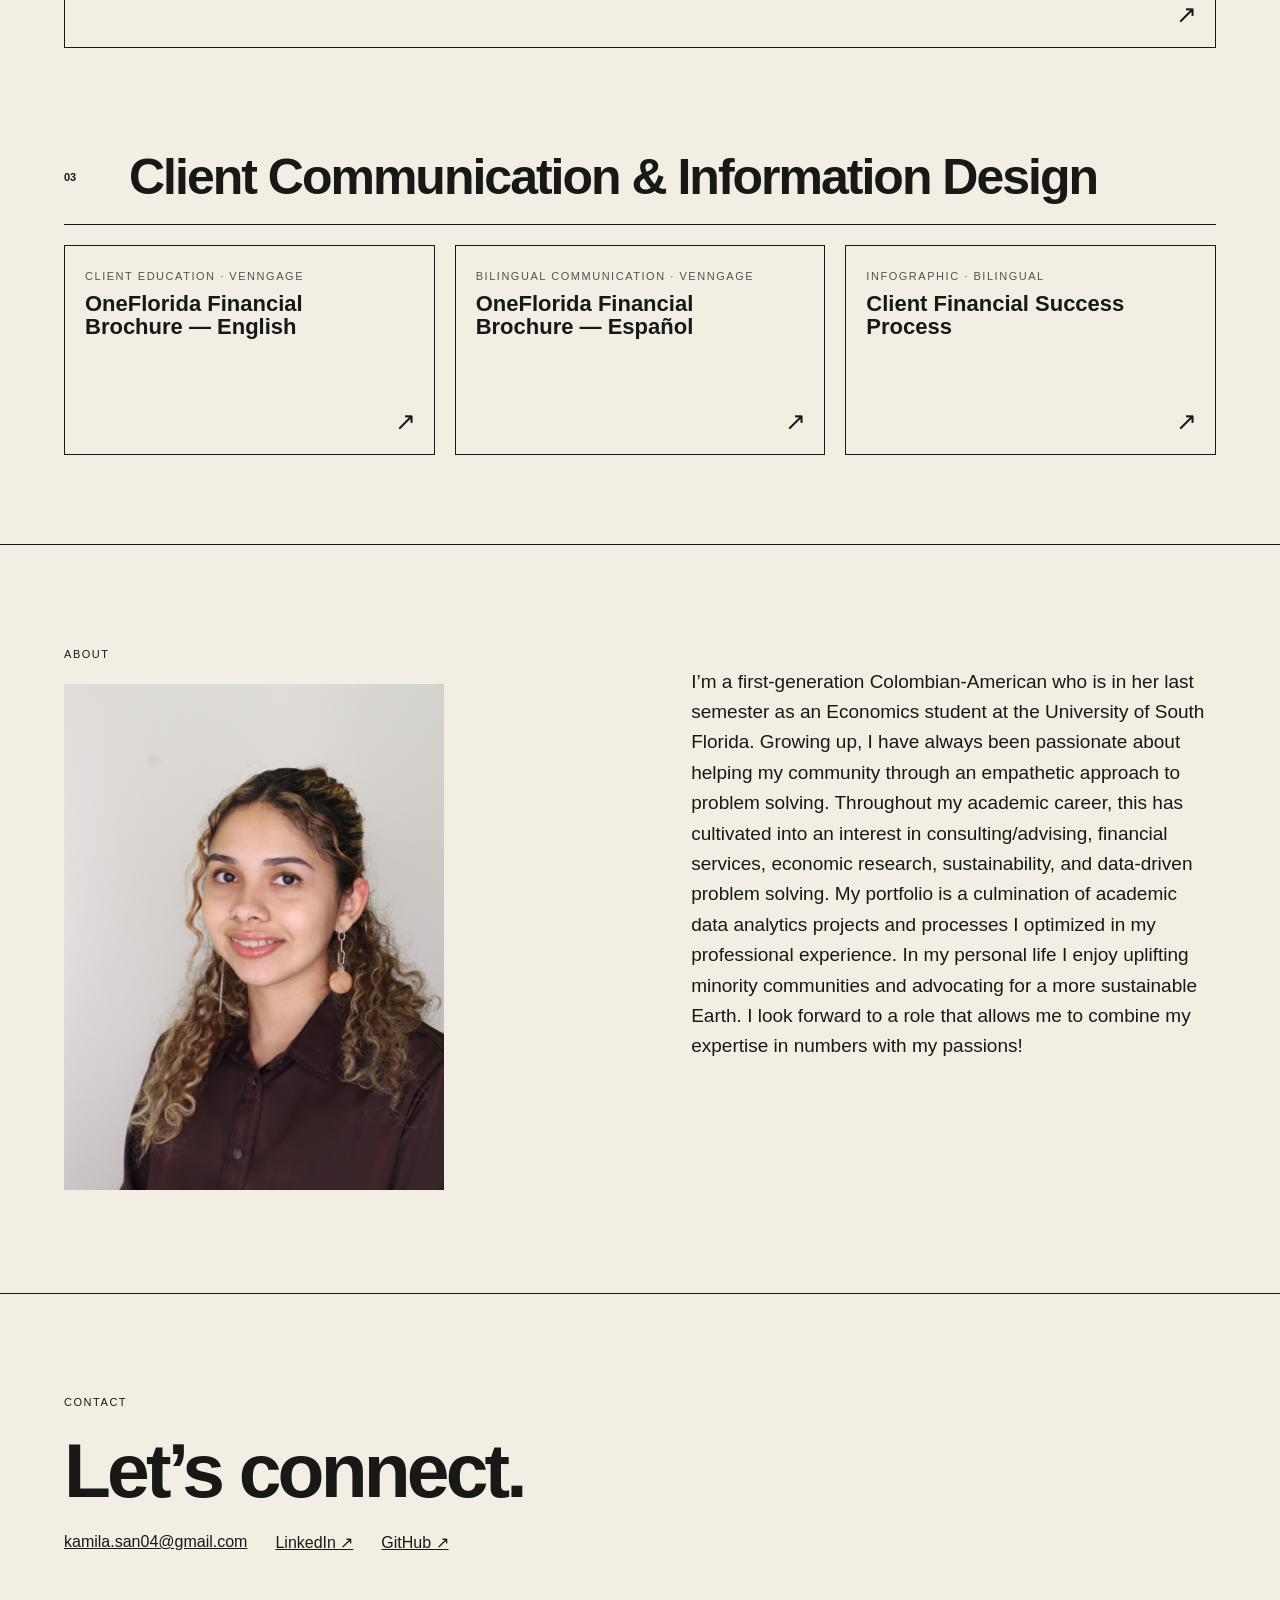
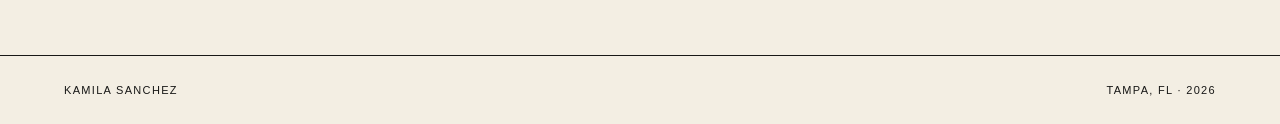
==== commit 3696c23e: "Add Tampa EDC distribution and logistics case study" ====
--- a/index.html
+++ b/index.html
@@ -3,6 +3,7 @@
 <main id="top"><section class="hero"><div class="eyebrow">PORTFOLIO / 2026</div><h1>Economics<br><span>&amp; Data Analytics</span></h1><div class="hero-foot"><p>Senior Economics student turning data, research, and complex information into practical decisions and clear communication.</p><i></i></div></section>
 <section id="work" class="work">
 <div class="heading"><b>01</b><h2>Data Analysis Projects</h2></div><div class="grid three">
+<article class="card sage"><small>08</small><div><em>EXCEL · REGIONAL GROWTH · LOCATION QUOTIENTS</em><h3>Tampa EDC Distribution &amp; Logistics Analysis</h3></div><a class="project-arrow" href="tampa-edc.html" aria-label="View Tampa EDC Distribution and Logistics Analysis">↗</a></article>
 <article class="card olive"><small>01</small><div class="art bars"></div><div><em>TABLEAU · ENERGY DATA · ESG</em><h3>Intel Sustainability Analysis</h3></div><a class="project-arrow" href="intel.html" aria-label="View Intel Sustainability Analysis">↗</a></article>
 <article class="card clay"><small>02</small><div class="art ring"></div><div><em>EXCEL · STATISTICAL ANALYSIS</em><h3>Mortgage Lending Analysis</h3></div><a class="project-arrow" href="mortgage.html" aria-label="View Mortgage Lending Analysis">↗</a></article>
 <article class="card cream"><small>03</small><div class="art slash"></div><div><em>EXCEL · FINANCIAL ANALYSIS</em><h3>Red30 Tech Analysis</h3></div><a class="project-arrow" href="red30.html" aria-label="View Red30 Tech Analysis">↗</a></article></div>
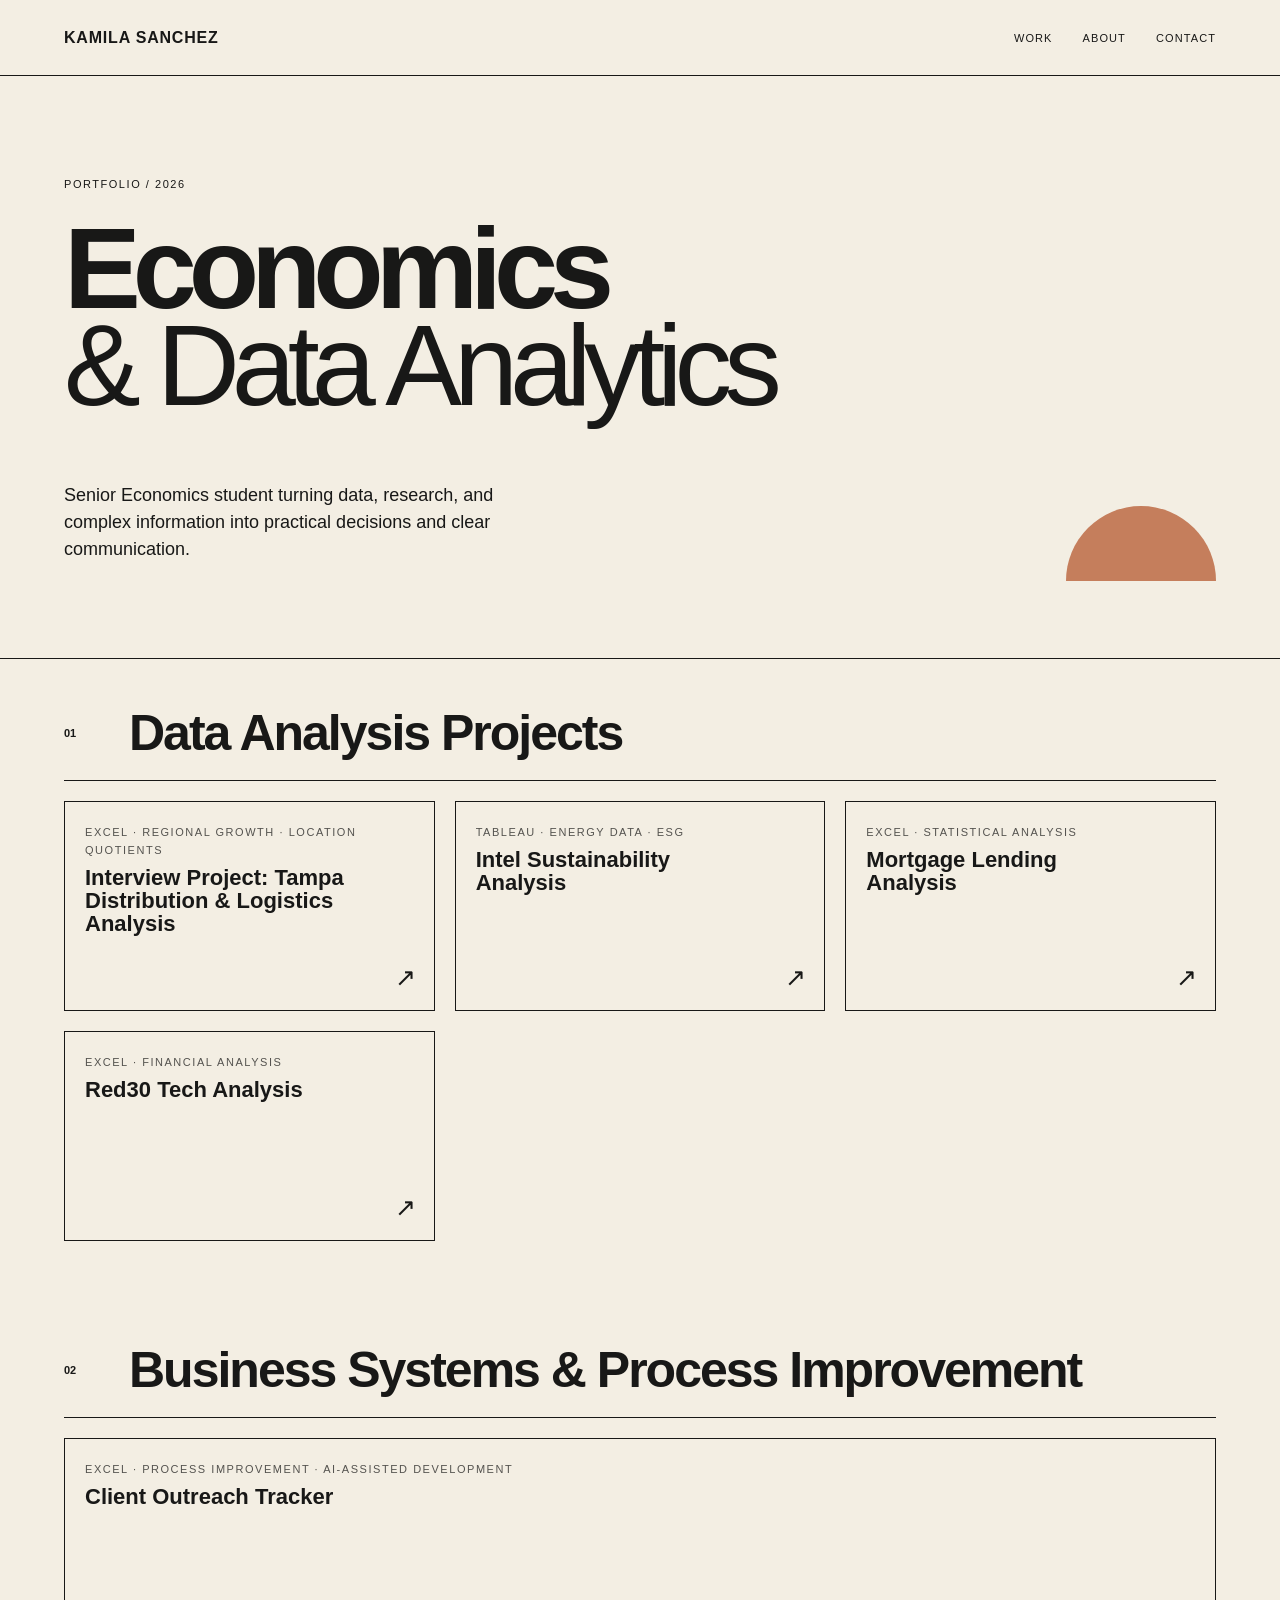
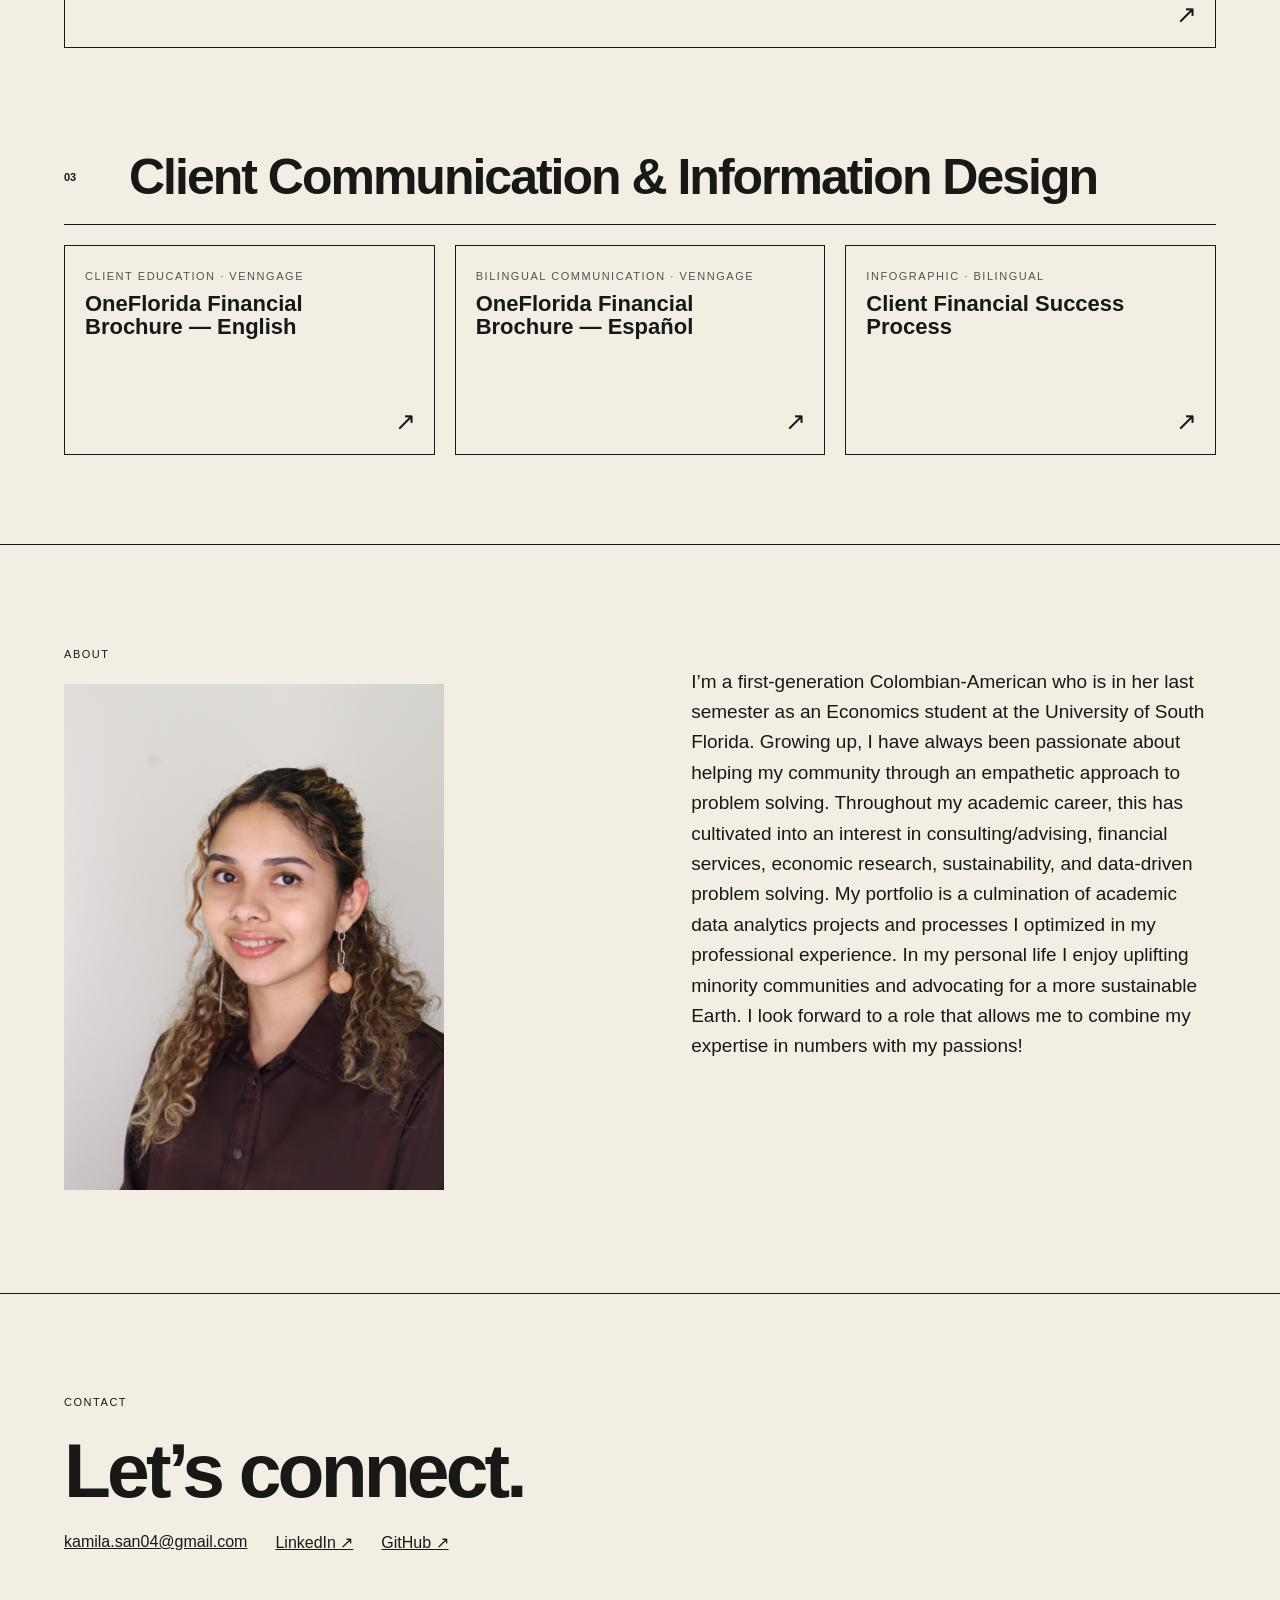
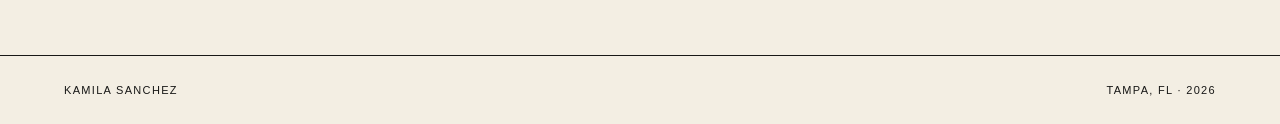
==== commit f9f0fd37: "Add new project: Interview Project in portfolio" ====
--- a/index.html
+++ b/index.html
@@ -3,7 +3,7 @@
 <main id="top"><section class="hero"><div class="eyebrow">PORTFOLIO / 2026</div><h1>Economics<br><span>&amp; Data Analytics</span></h1><div class="hero-foot"><p>Senior Economics student turning data, research, and complex information into practical decisions and clear communication.</p><i></i></div></section>
 <section id="work" class="work">
 <div class="heading"><b>01</b><h2>Data Analysis Projects</h2></div><div class="grid three">
-<article class="card sage"><small>08</small><div><em>EXCEL · REGIONAL GROWTH · LOCATION QUOTIENTS</em><h3>Tampa EDC Distribution &amp; Logistics Analysis</h3></div><a class="project-arrow" href="tampa-edc.html" aria-label="View Tampa EDC Distribution and Logistics Analysis">↗</a></article>
+<article class="card sage"><small>08</small><div><em>EXCEL · REGIONAL GROWTH · LOCATION QUOTIENTS</em><h3>Interview Project: Tampa Distribution &amp; Logistics Analysis</h3></div><a class="project-arrow" href="tampa-edc.html" aria-label="View Tampa Distribution and Logistics Analysis">↗</a></article>
 <article class="card olive"><small>01</small><div class="art bars"></div><div><em>TABLEAU · ENERGY DATA · ESG</em><h3>Intel Sustainability Analysis</h3></div><a class="project-arrow" href="intel.html" aria-label="View Intel Sustainability Analysis">↗</a></article>
 <article class="card clay"><small>02</small><div class="art ring"></div><div><em>EXCEL · STATISTICAL ANALYSIS</em><h3>Mortgage Lending Analysis</h3></div><a class="project-arrow" href="mortgage.html" aria-label="View Mortgage Lending Analysis">↗</a></article>
 <article class="card cream"><small>03</small><div class="art slash"></div><div><em>EXCEL · FINANCIAL ANALYSIS</em><h3>Red30 Tech Analysis</h3></div><a class="project-arrow" href="red30.html" aria-label="View Red30 Tech Analysis">↗</a></article></div>
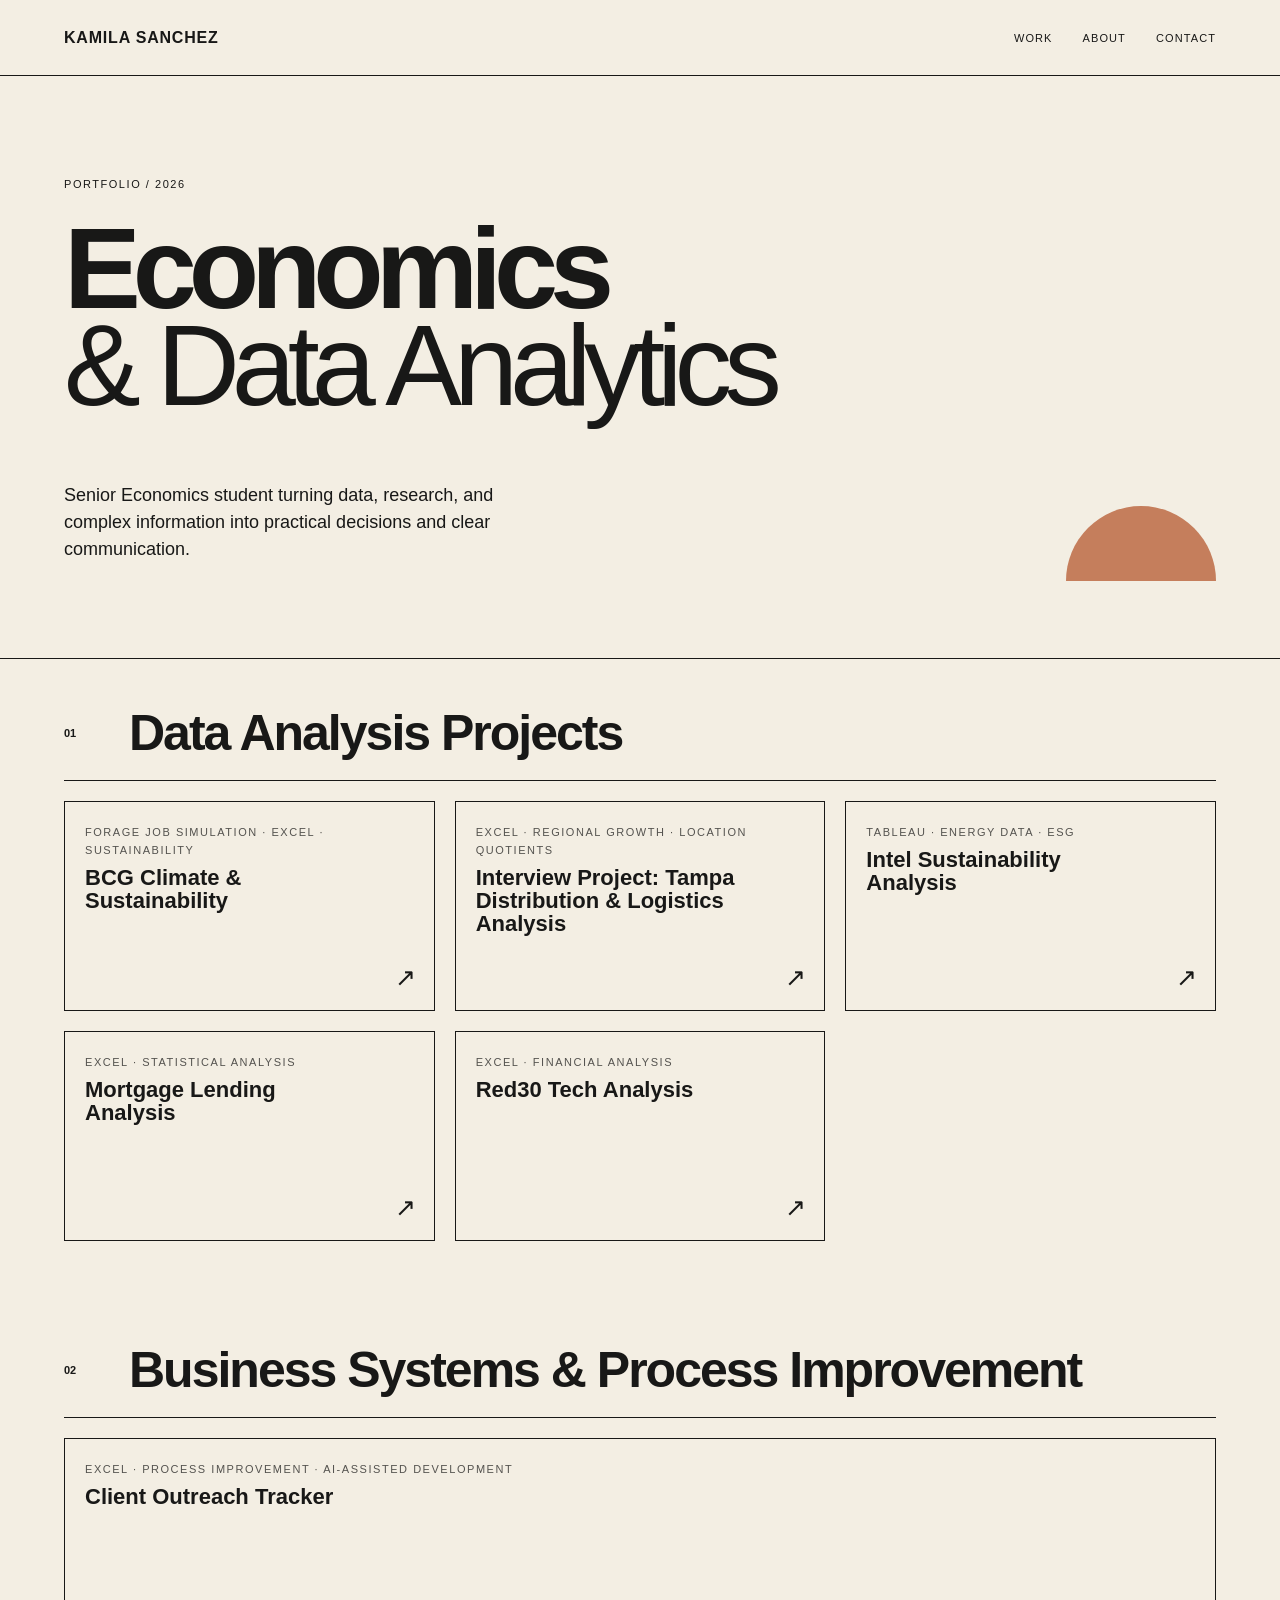
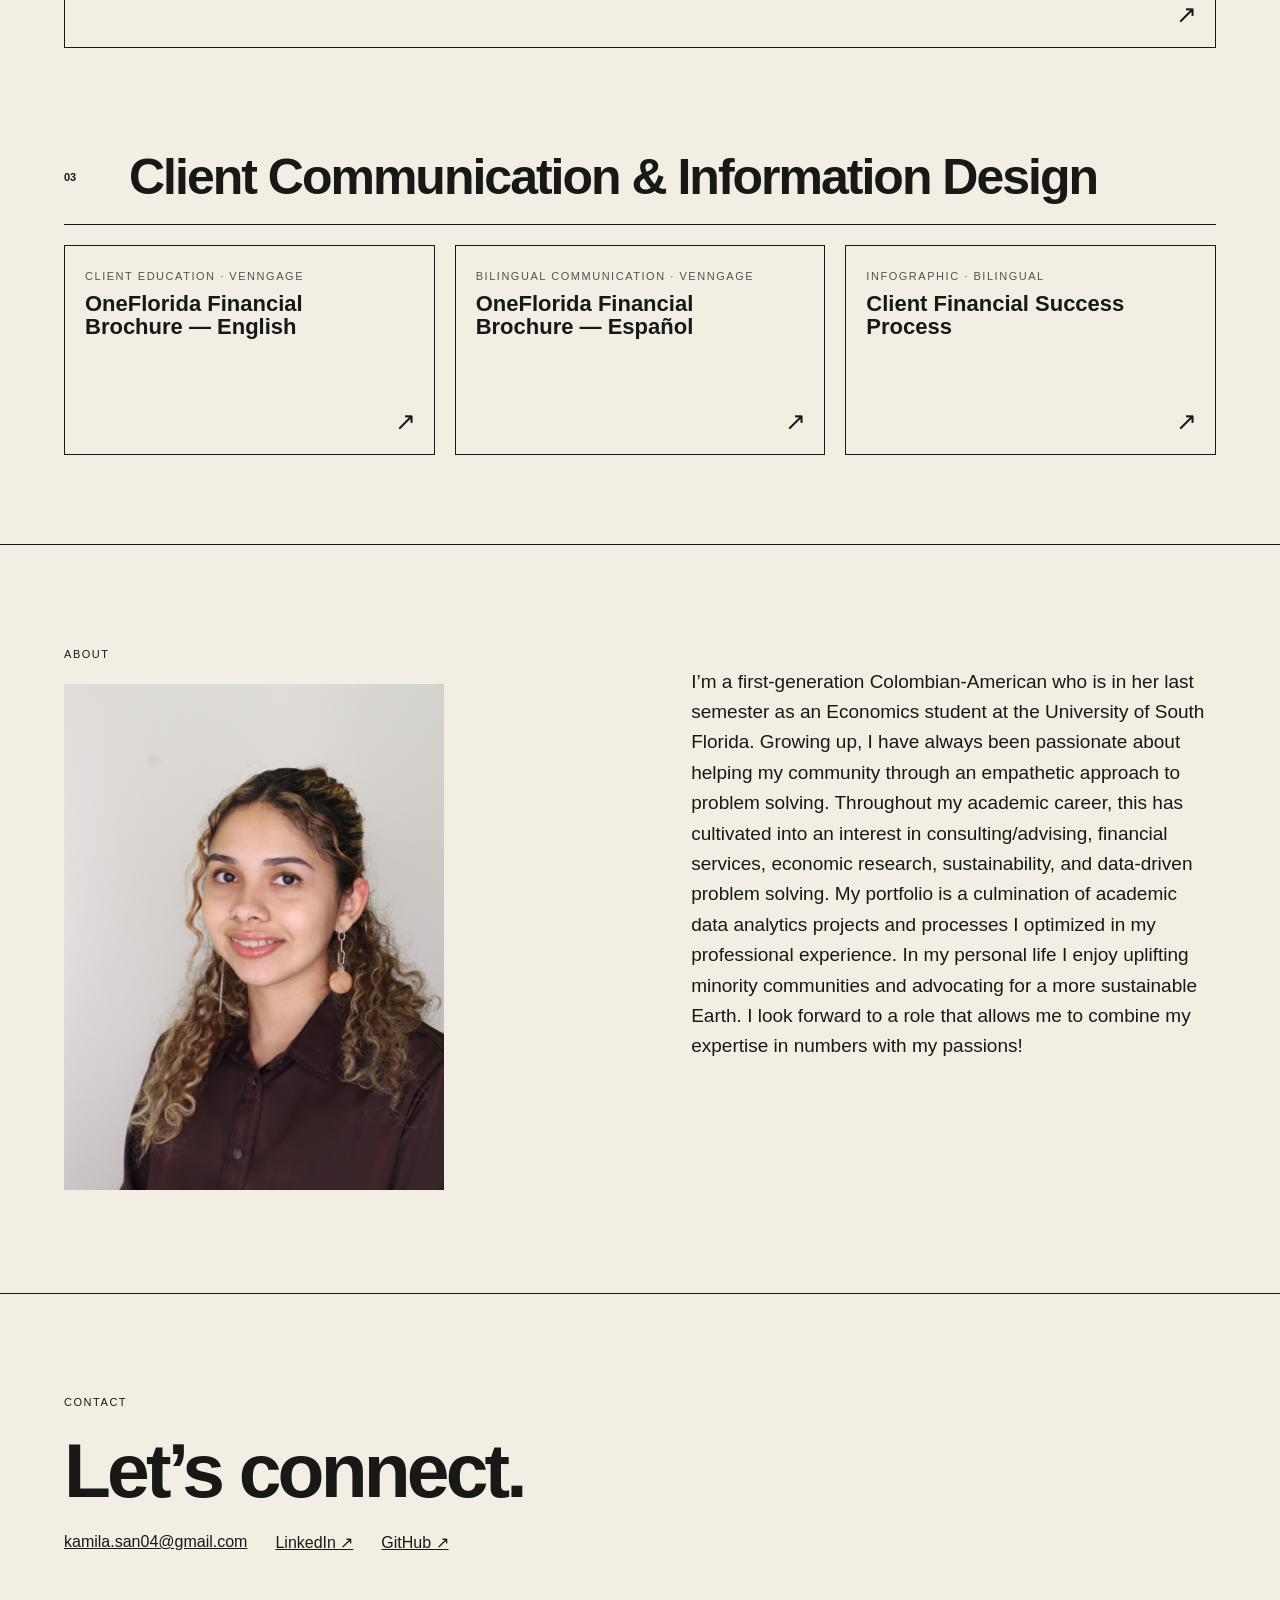
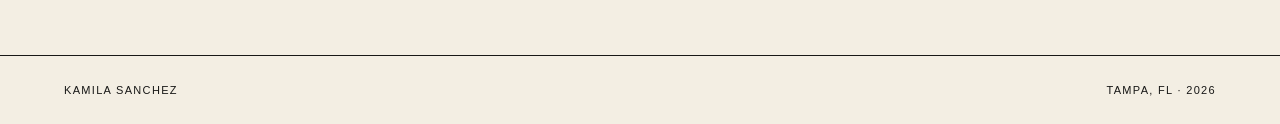
==== commit 8fc052c4: "Add BCG Climate & Sustainability Forage simulation to portfolio" ====
--- a/index.html
+++ b/index.html
@@ -3,6 +3,7 @@
 <main id="top"><section class="hero"><div class="eyebrow">PORTFOLIO / 2026</div><h1>Economics<br><span>&amp; Data Analytics</span></h1><div class="hero-foot"><p>Senior Economics student turning data, research, and complex information into practical decisions and clear communication.</p><i></i></div></section>
 <section id="work" class="work">
 <div class="heading"><b>01</b><h2>Data Analysis Projects</h2></div><div class="grid three">
+<article class="card cream"><small>09</small><div><em>FORAGE JOB SIMULATION · EXCEL · SUSTAINABILITY</em><h3>BCG Climate &amp; Sustainability</h3></div><a class="project-arrow" href="bcg-sustainability.html" aria-label="View BCG Climate and Sustainability Job Simulation">↗</a></article>
 <article class="card sage"><small>08</small><div><em>EXCEL · REGIONAL GROWTH · LOCATION QUOTIENTS</em><h3>Interview Project: Tampa Distribution &amp; Logistics Analysis</h3></div><a class="project-arrow" href="tampa-edc.html" aria-label="View Tampa Distribution and Logistics Analysis">↗</a></article>
 <article class="card olive"><small>01</small><div class="art bars"></div><div><em>TABLEAU · ENERGY DATA · ESG</em><h3>Intel Sustainability Analysis</h3></div><a class="project-arrow" href="intel.html" aria-label="View Intel Sustainability Analysis">↗</a></article>
 <article class="card clay"><small>02</small><div class="art ring"></div><div><em>EXCEL · STATISTICAL ANALYSIS</em><h3>Mortgage Lending Analysis</h3></div><a class="project-arrow" href="mortgage.html" aria-label="View Mortgage Lending Analysis">↗</a></article>
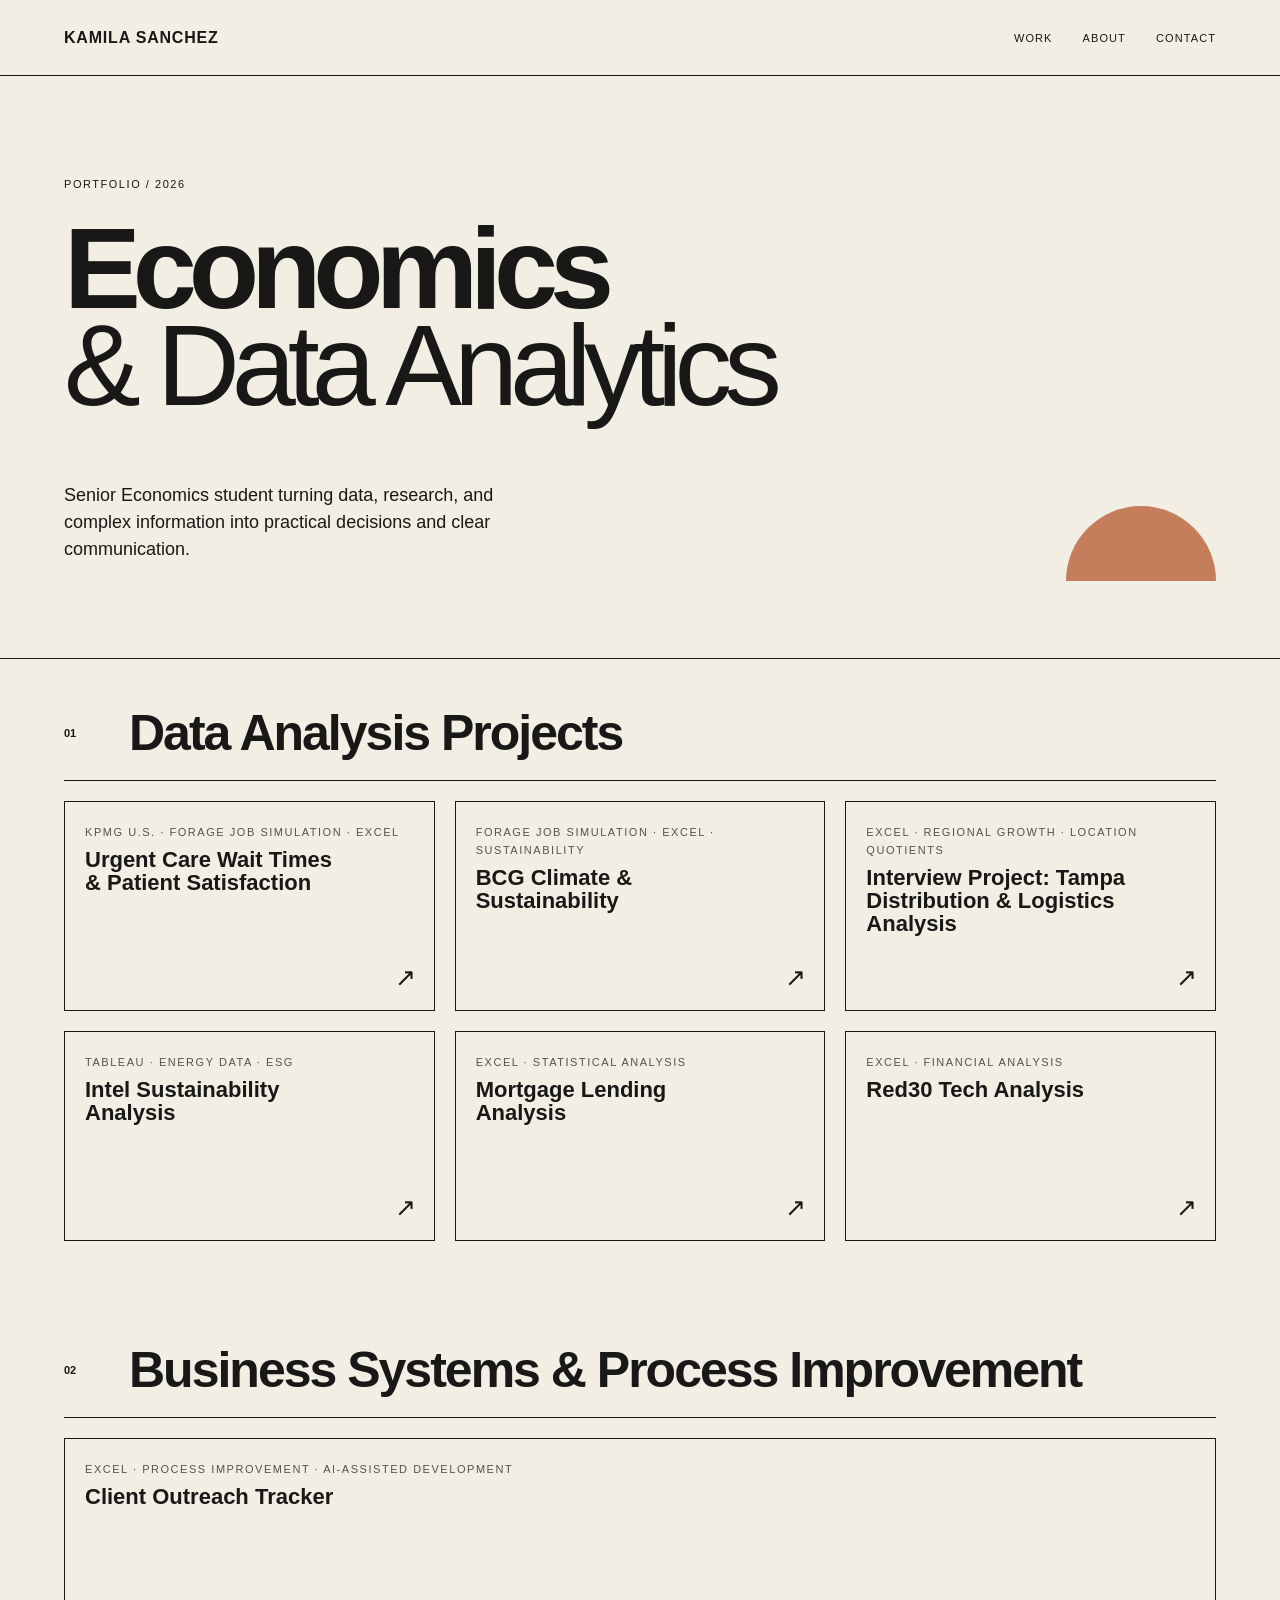
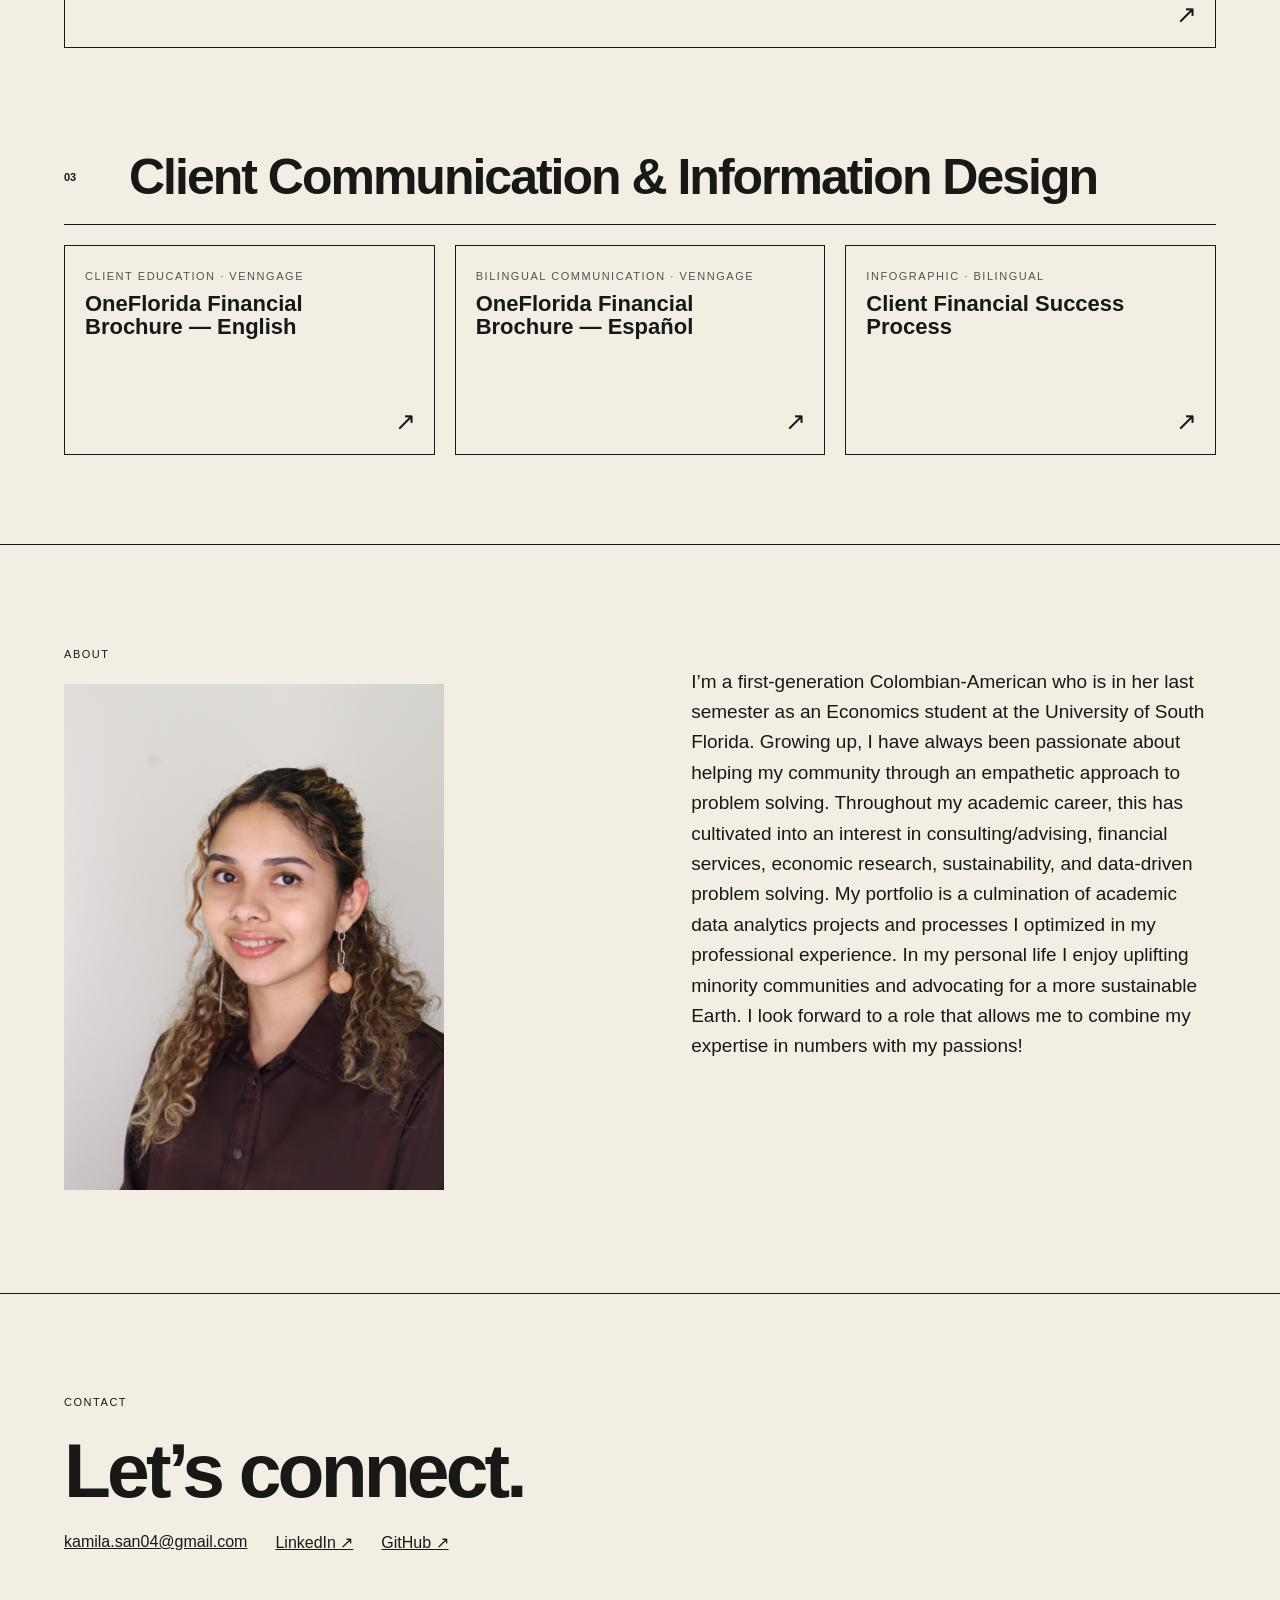
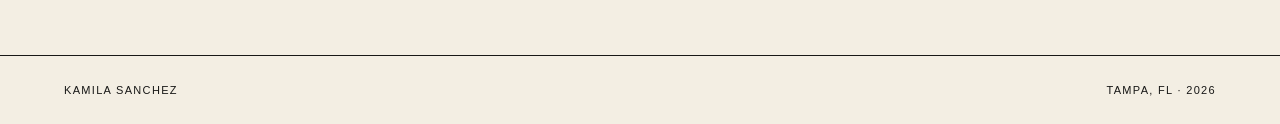
==== commit 7075ac6c: "Add KPMG urgent care advisory simulation and project files" ====
--- a/index.html
+++ b/index.html
@@ -3,6 +3,7 @@
 <main id="top"><section class="hero"><div class="eyebrow">PORTFOLIO / 2026</div><h1>Economics<br><span>&amp; Data Analytics</span></h1><div class="hero-foot"><p>Senior Economics student turning data, research, and complex information into practical decisions and clear communication.</p><i></i></div></section>
 <section id="work" class="work">
 <div class="heading"><b>01</b><h2>Data Analysis Projects</h2></div><div class="grid three">
+<article class="card clay"><small>10</small><div><em>KPMG U.S. · FORAGE JOB SIMULATION · EXCEL</em><h3>Urgent Care Wait Times &amp; Patient Satisfaction</h3></div><a class="project-arrow" href="kpmg-advisory.html" aria-label="View KPMG advisory simulation">↗</a></article>
 <article class="card cream"><small>09</small><div><em>FORAGE JOB SIMULATION · EXCEL · SUSTAINABILITY</em><h3>BCG Climate &amp; Sustainability</h3></div><a class="project-arrow" href="bcg-sustainability.html" aria-label="View BCG Climate and Sustainability Job Simulation">↗</a></article>
 <article class="card sage"><small>08</small><div><em>EXCEL · REGIONAL GROWTH · LOCATION QUOTIENTS</em><h3>Interview Project: Tampa Distribution &amp; Logistics Analysis</h3></div><a class="project-arrow" href="tampa-edc.html" aria-label="View Tampa Distribution and Logistics Analysis">↗</a></article>
 <article class="card olive"><small>01</small><div class="art bars"></div><div><em>TABLEAU · ENERGY DATA · ESG</em><h3>Intel Sustainability Analysis</h3></div><a class="project-arrow" href="intel.html" aria-label="View Intel Sustainability Analysis">↗</a></article>
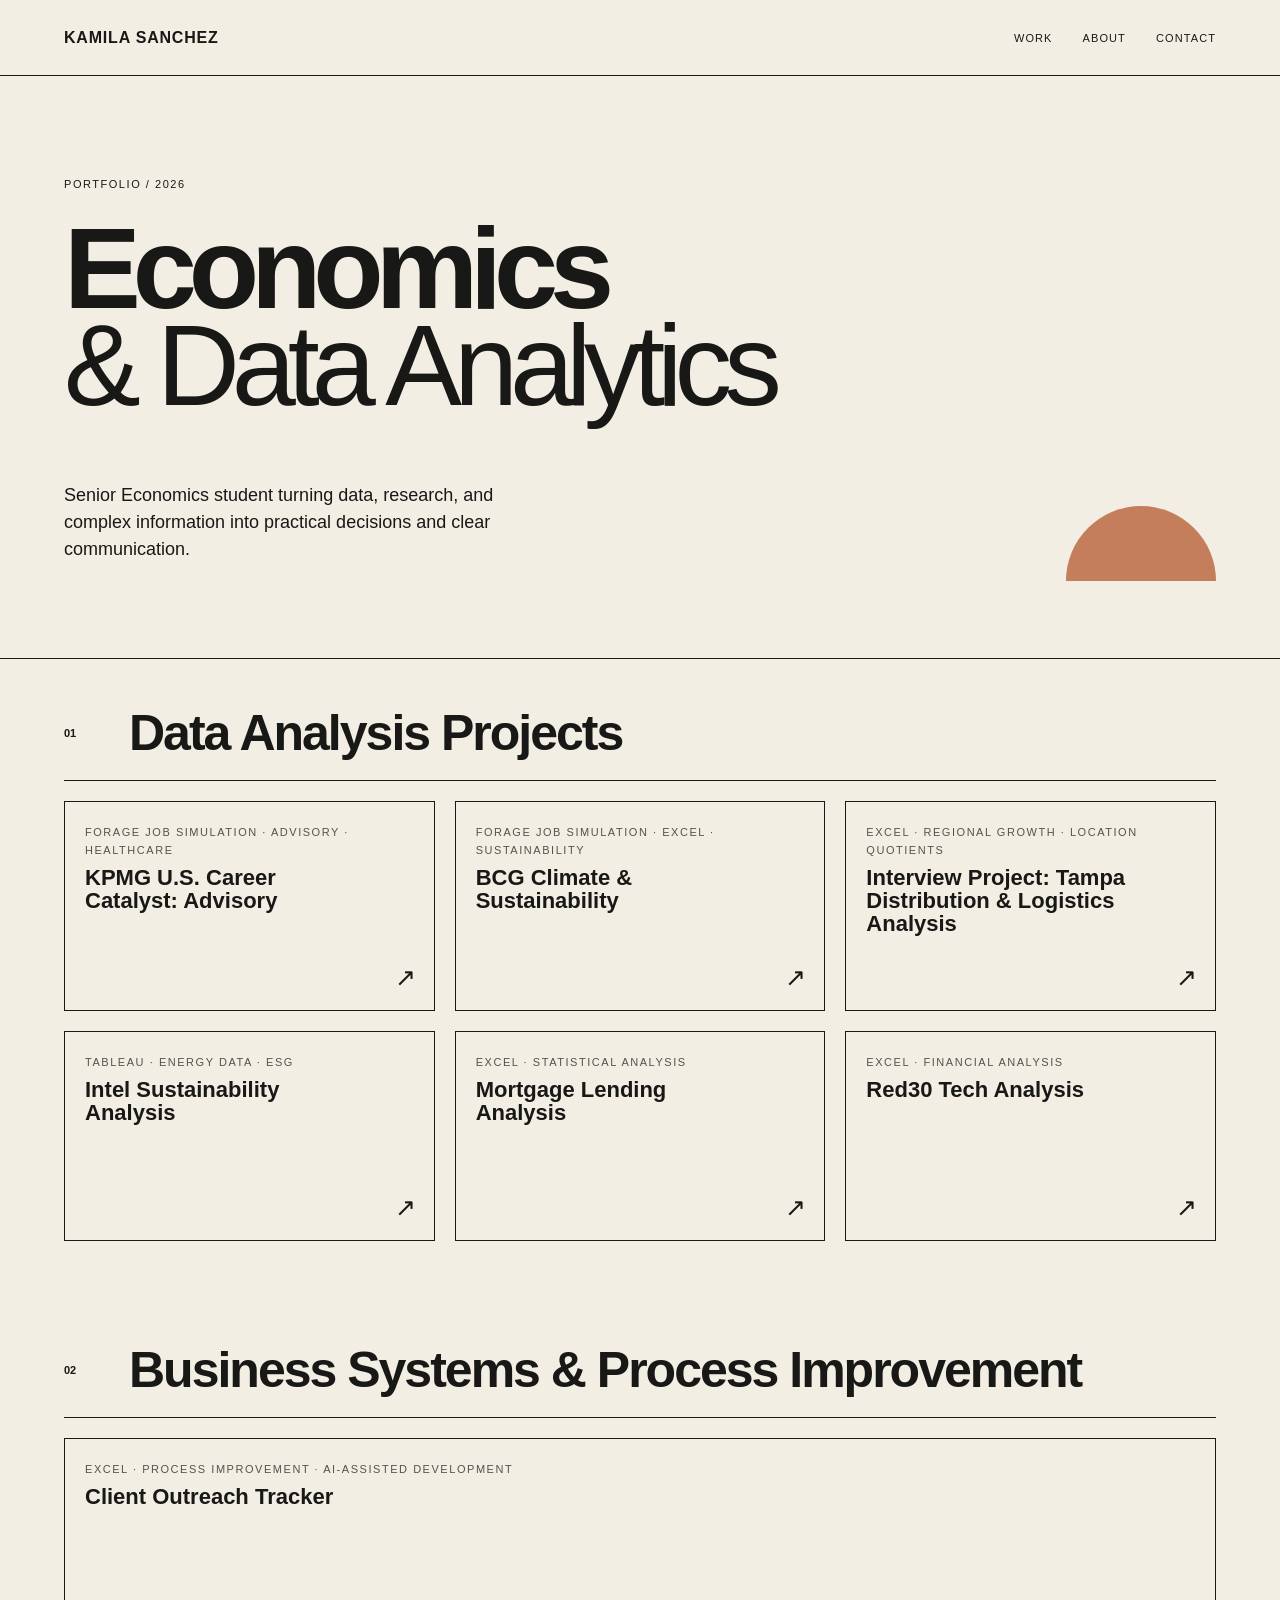
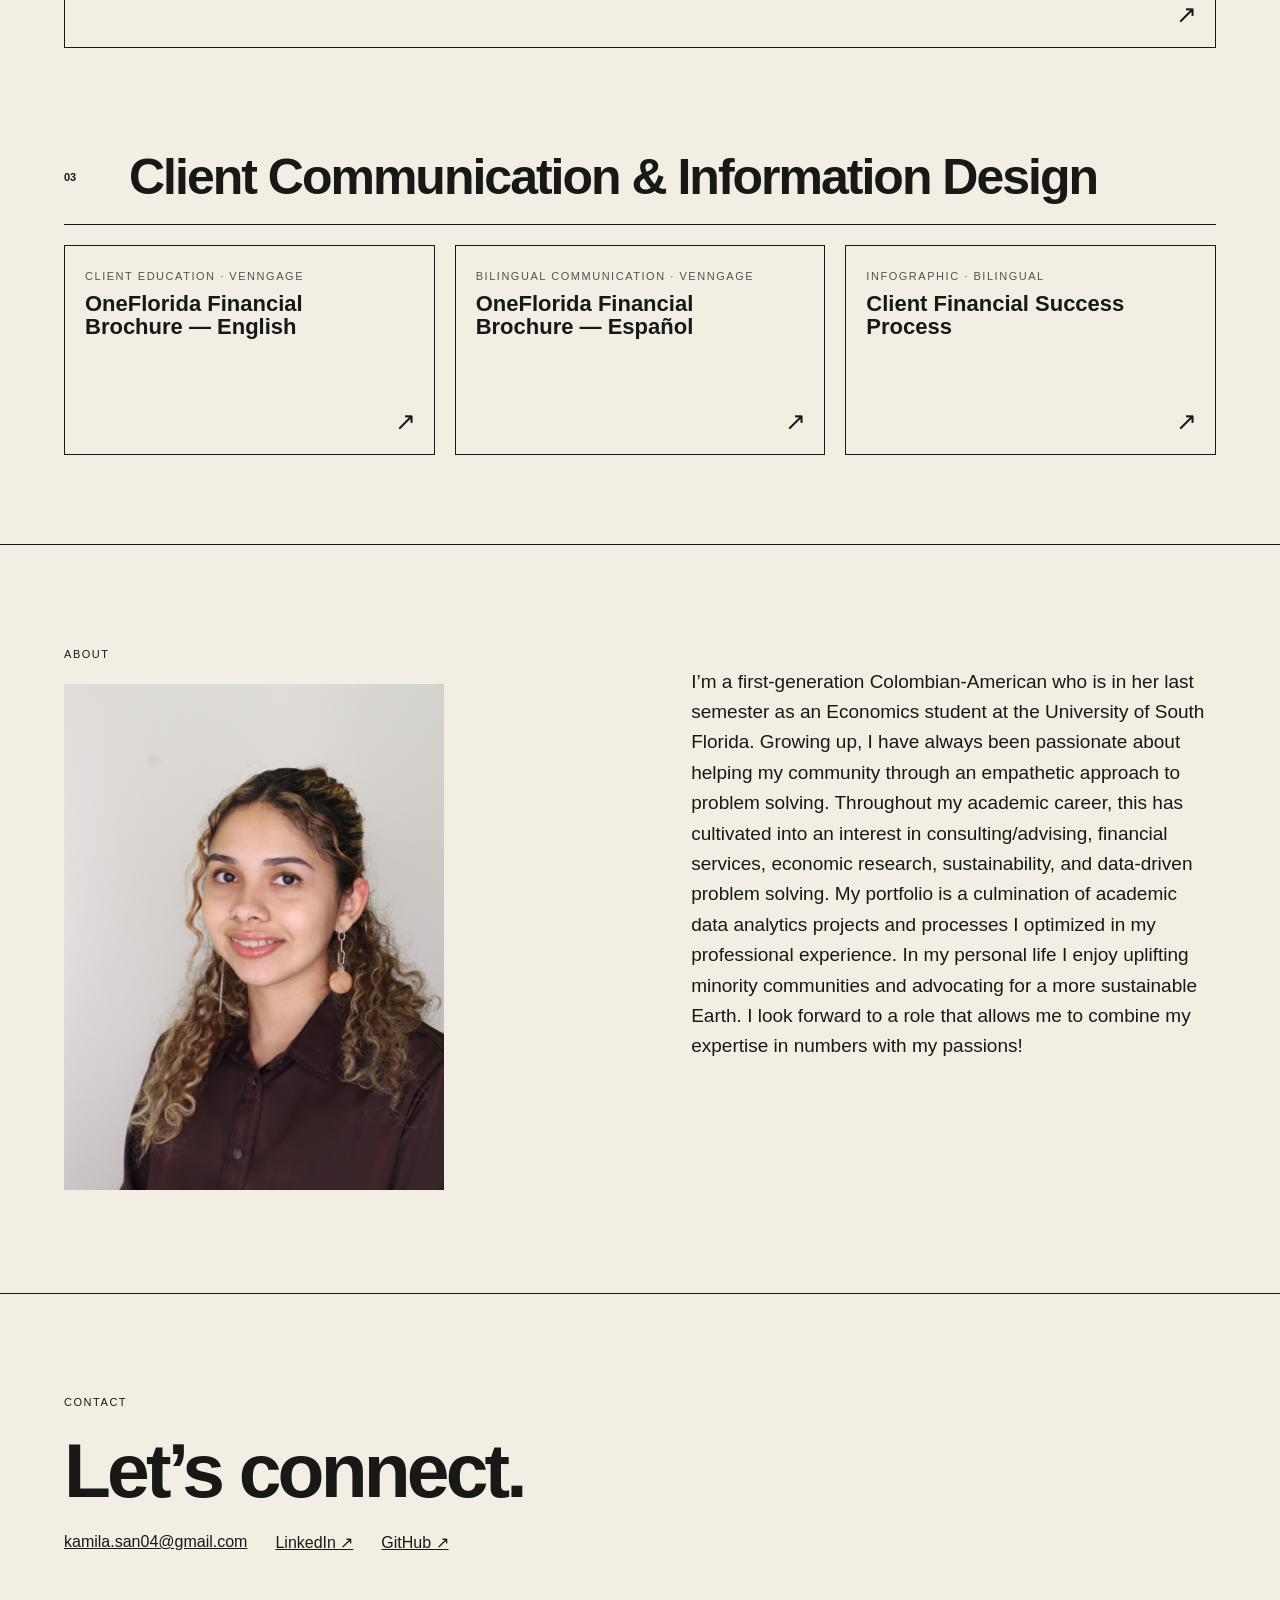
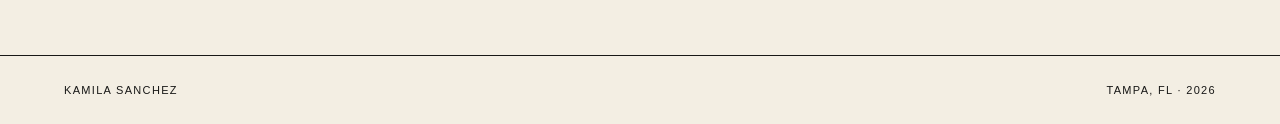
==== commit 06759935: "Add new project entry for KPMG U.S. Career Catalyst" ====
--- a/index.html
+++ b/index.html
@@ -3,7 +3,7 @@
 <main id="top"><section class="hero"><div class="eyebrow">PORTFOLIO / 2026</div><h1>Economics<br><span>&amp; Data Analytics</span></h1><div class="hero-foot"><p>Senior Economics student turning data, research, and complex information into practical decisions and clear communication.</p><i></i></div></section>
 <section id="work" class="work">
 <div class="heading"><b>01</b><h2>Data Analysis Projects</h2></div><div class="grid three">
-<article class="card clay"><small>10</small><div><em>KPMG U.S. · FORAGE JOB SIMULATION · EXCEL</em><h3>Urgent Care Wait Times &amp; Patient Satisfaction</h3></div><a class="project-arrow" href="kpmg-advisory.html" aria-label="View KPMG advisory simulation">↗</a></article>
+<article class="card clay"><small>10</small><div><em>FORAGE JOB SIMULATION · ADVISORY · HEALTHCARE</em><h3>KPMG U.S. Career Catalyst: Advisory </h3></div><a class="project-arrow" href="kpmg-advisory.html" aria-label="View KPMG advisory simulation">↗</a></article>
 <article class="card cream"><small>09</small><div><em>FORAGE JOB SIMULATION · EXCEL · SUSTAINABILITY</em><h3>BCG Climate &amp; Sustainability</h3></div><a class="project-arrow" href="bcg-sustainability.html" aria-label="View BCG Climate and Sustainability Job Simulation">↗</a></article>
 <article class="card sage"><small>08</small><div><em>EXCEL · REGIONAL GROWTH · LOCATION QUOTIENTS</em><h3>Interview Project: Tampa Distribution &amp; Logistics Analysis</h3></div><a class="project-arrow" href="tampa-edc.html" aria-label="View Tampa Distribution and Logistics Analysis">↗</a></article>
 <article class="card olive"><small>01</small><div class="art bars"></div><div><em>TABLEAU · ENERGY DATA · ESG</em><h3>Intel Sustainability Analysis</h3></div><a class="project-arrow" href="intel.html" aria-label="View Intel Sustainability Analysis">↗</a></article>
